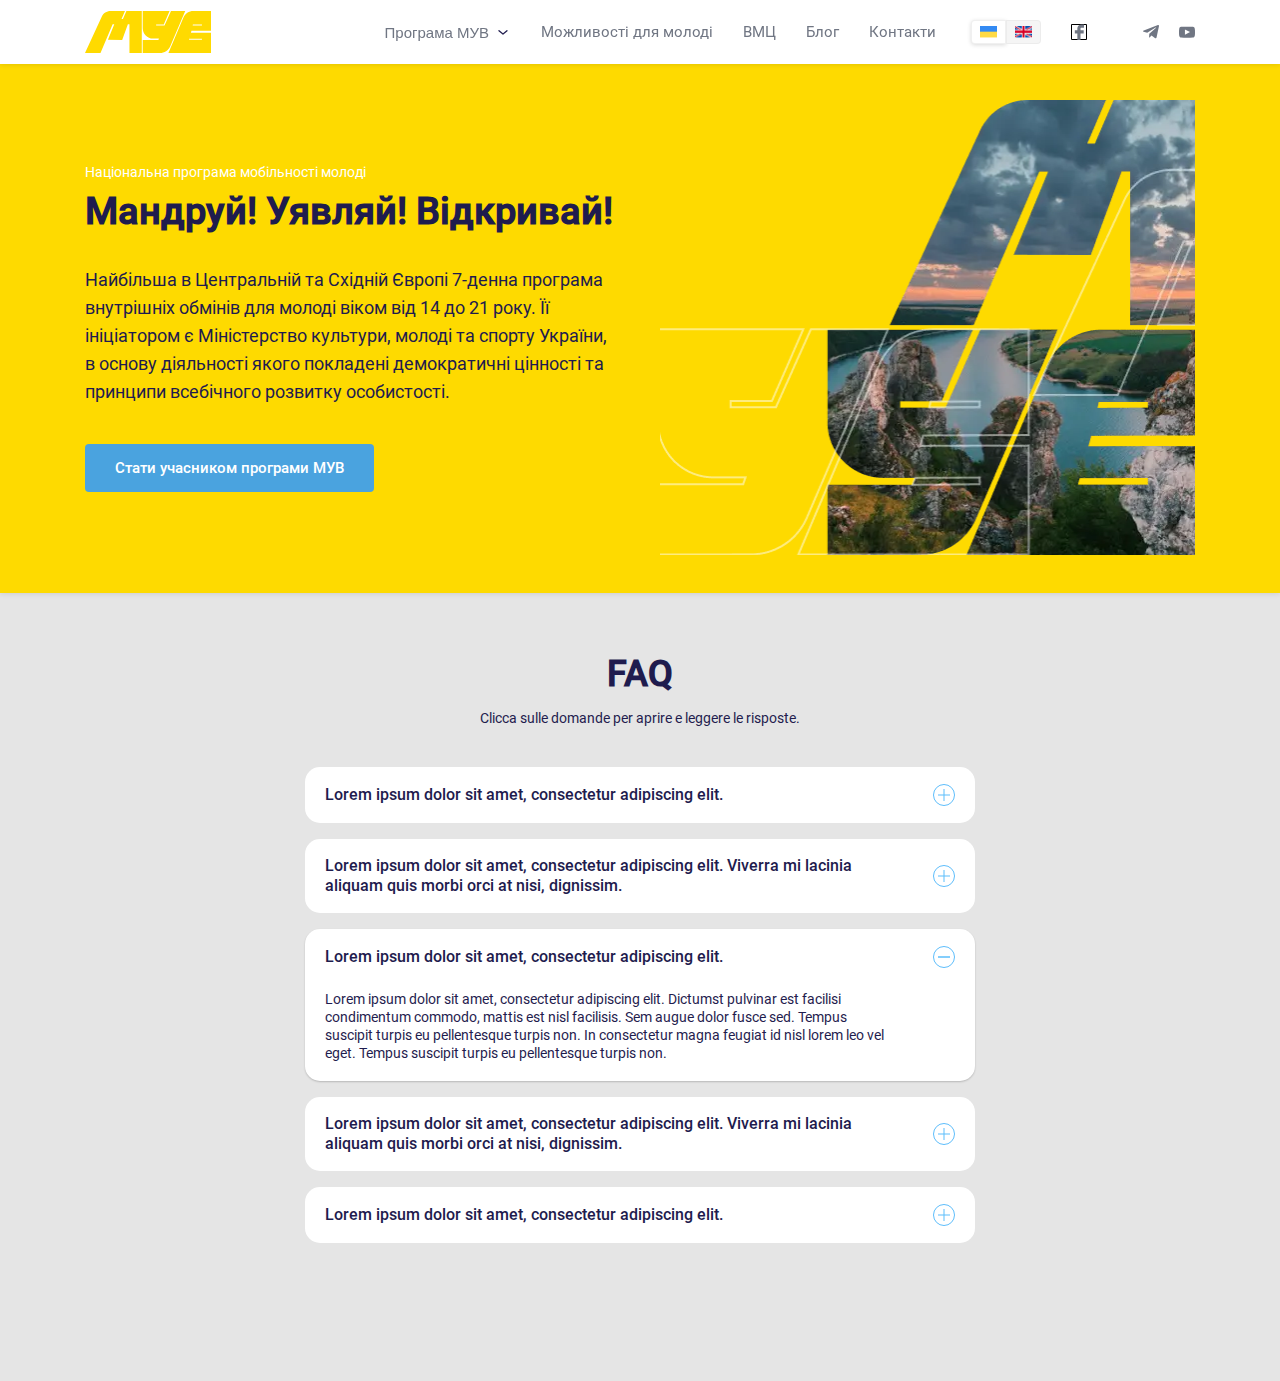
==== index.html @ fee301b6 "init" ====
<!DOCTYPE html>
<html lang="en" data-template-name="index">
  <head>
    <meta charset="UTF-8">
    <title>Index</title>
    <meta name="description" content="Lorem ipsum dolor sit amet, consectetur adipiscing elit, sed do eiusmod tempor incididunt ut labore et dolore magna aliqua.">
    <meta name="viewport" content="width=device-width, initial-scale=1, maximum-scale=1">
    <meta name="SKYPE_TOOLBAR" content="SKYPE_TOOLBAR_PARSER_COMPATIBLE">
    <meta name="apple-mobile-web-app-capable" content="yes">
    <meta name="format-detection" content="telephone=no">
    <link rel="shortcut icon" href="images/favicon.ico">
    <link rel="icon" sizes="16x16 32x32 64x64" href="images/favicon.ico">
    <link rel="icon" type="image/png" sizes="196x196" href="/favicon-192.png">
    <link rel="icon" type="image/png" sizes="160x160" href="/favicon-160.png">
    <link rel="icon" type="image/png" sizes="96x96" href="/favicon-96.png">
    <link rel="icon" type="image/png" sizes="64x64" href="/favicon-64.png">
    <link rel="icon" type="image/png" sizes="32x32" href="/favicon-32.png">
    <link rel="icon" type="image/png" sizes="16x16" href="/favicon-16.png">
    <link rel="apple-touch-icon" href="/favicon-57.png">
    <link rel="apple-touch-icon" sizes="114x114" href="/favicon-114.png">
    <link rel="apple-touch-icon" sizes="72x72" href="/favicon-72.png">
    <link rel="apple-touch-icon" sizes="144x144" href="/favicon-144.png">
    <link rel="apple-touch-icon" sizes="60x60" href="/favicon-60.png">
    <link rel="apple-touch-icon" sizes="120x120" href="/favicon-120.png">
    <link rel="apple-touch-icon" sizes="76x76" href="/favicon-76.png">
    <link rel="apple-touch-icon" sizes="152x152" href="/favicon-152.png">
    <link rel="apple-touch-icon" sizes="180x180" href="/favicon-180.png">
    <meta name="msapplication-TileColor" content="#FFFFFF">
    <meta name="msapplication-TileImage" content="/favicon-144.png">
    <meta name="msapplication-config" content="/browserconfig.xml">
  <link href="css/app.css" rel="stylesheet"></head>
  <body>
    <div class="preloader"></div>
    <header class="header js-header">
      <div class="header__in"><a class="header__logo_link" href="#" aria-label="link to home"><img class="header__logo_link" src="images/logo.svg" alt="site logo"></a>
        <div class="header__nav_w">
          <div class="header__nav_in">
            <nav class="header__nav">
              <ul class="header__list">
                <li class="header__item">
                  <button class="header__link" type="button" aria-labe="sub menu">Програма МУВ</button>
                  <ul class="header__sublist">
                    <li class="header__subitem"><a class="header__subitem_link" href="#">Про програму</a></li>
                    <li class="header__subitem"><a class="header__subitem_link" href="#">Умови участі</a></li>
                    <li class="header__subitem"><a class="header__subitem_link" href="#">Партнерство</a></li>
                    <li class="header__subitem"><a class="header__subitem_link" href="#">Реєстрація</a></li>
                  </ul>
                </li>
                <li class="header__item"><a class="header__link" href="#">Можливості для молоді</a>
                </li>
                <li class="header__item"><a class="header__link" href="#">ВМЦ</a>
                </li>
                <li class="header__item"><a class="header__link" href="#">Блог</a>
                </li>
                <li class="header__item"><a class="header__link" href="#">Контакти</a>
                </li>
              </ul>
            </nav>
            <div class="header__lang"><a class="header__lang_link header__lang_link--active_mod" href="#" aria-label="language link"><img src="images/ukr.png" alt="ukrain language"></a><a class="header__lang_link" href="#" aria-label="language link"><img src="images/eng.png" alt="english language"></a></div>
            <ul class="header__social">
              <li class="header__social_item"><a class="header__social_link" href="#" aria-label="facebook">
                  <svg class="icon icon_facebook icon--size_mod">
                    <use xlink:href="images/sprite/sprite.svg#facebook"></use>
                  </svg></a></li>
              <li class="header__social_item"><a class="header__social_link" href="#" aria-label="instagram">
                  <svg class="icon icon_instagram icon--size_mod">
                    <use xlink:href="images/sprite/sprite.svg#instagram"></use>
                  </svg></a></li>
              <li class="header__social_item"><a class="header__social_link" href="#" aria-label="telegram">
                  <svg class="icon icon_telegram icon--size_mod">
                    <use xlink:href="images/sprite/sprite.svg#telegram"></use>
                  </svg></a></li>
              <li class="header__social_item"><a class="header__social_link" href="#" aria-label="youtube">
                  <svg class="icon icon_youtube icon--size_mod">
                    <use xlink:href="images/sprite/sprite.svg#youtube"></use>
                  </svg></a></li>
            </ul>
          </div>
        </div>
        <button class="header__menu_trigger js-header-menu-trigger" type="button" aria-label="Toggle menu"><span></span></button>
      </div>
    </header>
    <div class="wrapper">
      <div class="base">
        <section class="section hero">
          <div class="section_in hero__in">
            <div class="hero__row">
              <div class="hero__col hero__col--info">
                <div class="hero__subtitle">Національна програма мобільності молоді</div>
                <h1 class="hero__title">Мандруй! Уявляй! Відкривай!</h1>
                <div class="hero__descr">Найбільша в Центральній та Східній Європі 7-денна програма внутрішніх обмінів для молоді віком від 14 до 21 року. Її ініціатором є Міністерство культури, молоді та спорту України, в основу діяльності якого покладені демократичні цінності та принципи всебічного розвитку особистості.</div><a class="btn_base" href="#">Стати учасником програми МУВ</a>
              </div>
              <div class="hero__col hero__col--img">
                <picture class="hero__img_w">
                  <source srcset="images/hero.png.webp" type="image/webp">
                  <source srcset="images/hero.png" type="image/png"><img class="hero__img" src="images/hero.png" alt="some image" loading="lazy">
                </picture>
              </div>
            </div>
          </div>
        </section>
        <section class="section faq">
          <div class="section_in faq__in">
            <h2 class="faq__title">FAQ</h2>
            <div class="faq__descr">Clicca sulle domande per aprire e leggere le risposte.</div>
                    <ul class="accordion  ">
                      <li class="accordion__item  undefined">
                        <div class="accordion__item_head ">
                          <div class="accordion__item_title">Lorem ipsum dolor sit amet, consectetur adipiscing elit.</div>
                          <div class="accordion__item_icon_w"></div>
                        </div>
                        <div class="accordion__item_body">
                          <div class="accordion__item_body_in">Lorem ipsum dolor sit amet, consectetur adipiscing elit. Dictumst pulvinar est facilisi condimentum commodo, mattis est nisl facilisis. Sem augue dolor fusce sed. Tempus suscipit turpis eu pellentesque turpis non. In consectetur magna feugiat id nisl lorem leo vel eget.  Tempus suscipit turpis eu pellentesque turpis non. </div>
                        </div>
                      </li>
                      <li class="accordion__item  undefined">
                        <div class="accordion__item_head ">
                          <div class="accordion__item_title">Lorem ipsum dolor sit amet, consectetur adipiscing elit. Viverra mi lacinia aliquam quis morbi orci at nisi, dignissim.</div>
                          <div class="accordion__item_icon_w"></div>
                        </div>
                        <div class="accordion__item_body">
                          <div class="accordion__item_body_in">Lorem ipsum dolor sit amet, consectetur adipisicing elit. Fugit dignissimos, aut magnam provident iste laborum at accusantium cupiditate fugiat. Consequatur deleniti maxime voluptas suscipit veritatis fuga sapiente porro temporibus architecto.</div>
                        </div>
                      </li>
                      <li class="accordion__item  accordion__item--active-mod">
                        <div class="accordion__item_head ">
                          <div class="accordion__item_title">Lorem ipsum dolor sit amet, consectetur adipiscing elit.</div>
                          <div class="accordion__item_icon_w"></div>
                        </div>
                        <div class="accordion__item_body">
                          <div class="accordion__item_body_in">Lorem ipsum dolor sit amet, consectetur adipiscing elit. Dictumst pulvinar est facilisi condimentum commodo, mattis est nisl facilisis. Sem augue dolor fusce sed. Tempus suscipit turpis eu pellentesque turpis non. In consectetur magna feugiat id nisl lorem leo vel eget.  Tempus suscipit turpis eu pellentesque turpis non.</div>
                        </div>
                      </li>
                      <li class="accordion__item  undefined">
                        <div class="accordion__item_head ">
                          <div class="accordion__item_title">Lorem ipsum dolor sit amet, consectetur adipiscing elit. Viverra mi lacinia aliquam quis morbi orci at nisi, dignissim.</div>
                          <div class="accordion__item_icon_w"></div>
                        </div>
                        <div class="accordion__item_body">
                          <div class="accordion__item_body_in">Lorem ipsum dolor sit amet, consectetur adipisicing elit. Fugit dignissimos, aut magnam provident iste laborum at accusantium cupiditate fugiat. Consequatur deleniti maxime voluptas suscipit veritatis fuga sapiente porro temporibus architecto.</div>
                        </div>
                      </li>
                      <li class="accordion__item  undefined">
                        <div class="accordion__item_head ">
                          <div class="accordion__item_title">Lorem ipsum dolor sit amet, consectetur adipiscing elit.</div>
                          <div class="accordion__item_icon_w"></div>
                        </div>
                        <div class="accordion__item_body">
                          <div class="accordion__item_body_in">Lorem ipsum dolor sit amet, consectetur adipisicing elit. Fugit dignissimos, aut magnam provident iste laborum at accusantium cupiditate fugiat. Consequatur deleniti maxime voluptas suscipit veritatis fuga sapiente porro temporibus architecto.</div>
                        </div>
                      </li>
                    </ul>
          </div>
        </section>
      </div>
      <footer class="footer"></footer>
    </div>
  <script defer src="js/app.js"></script></body>
</html>
---- css/app.css ----
@font-face{font-family:iconfont;src:url([data-uri]);src:url([data-uri]?#iefix) format("eot"),url([data-uri]) format("woff"),url([data-uri]) format("truetype"),url([data-uri]#iconfont) format("svg")}abbr,address,article,aside,audio,b,blockquote,body,button,canvas,cite,code,dd,del,details,dfn,div,dl,dt,em,fieldset,figcaption,figure,footer,form,h1,h2,h3,h4,h5,h6,header,hgroup,html,i,iframe,img,ins,kbd,label,legend,li,mark,menu,nav,object,ol,p,pre,q,samp,section,small,span,strong,summary,time,ul,var,video{background:transparent;border:0;-webkit-box-sizing:border-box;box-sizing:border-box;font-size:100%;margin:0;outline:0;padding:0;vertical-align:baseline}abbr:after,abbr:before,address:after,address:before,article:after,article:before,aside:after,aside:before,audio:after,audio:before,b:after,b:before,blockquote:after,blockquote:before,body:after,body:before,button:after,button:before,canvas:after,canvas:before,cite:after,cite:before,code:after,code:before,dd:after,dd:before,del:after,del:before,details:after,details:before,dfn:after,dfn:before,div:after,div:before,dl:after,dl:before,dt:after,dt:before,em:after,em:before,fieldset:after,fieldset:before,figcaption:after,figcaption:before,figure:after,figure:before,footer:after,footer:before,form:after,form:before,h1:after,h1:before,h2:after,h2:before,h3:after,h3:before,h4:after,h4:before,h5:after,h5:before,h6:after,h6:before,header:after,header:before,hgroup:after,hgroup:before,html:after,html:before,i:after,i:before,iframe:after,iframe:before,img:after,img:before,ins:after,ins:before,kbd:after,kbd:before,label:after,label:before,legend:after,legend:before,li:after,li:before,mark:after,mark:before,menu:after,menu:before,nav:after,nav:before,object:after,object:before,ol:after,ol:before,p:after,p:before,pre:after,pre:before,q:after,q:before,samp:after,samp:before,section:after,section:before,small:after,small:before,span:after,span:before,strong:after,strong:before,sub,summary:after,summary:before,sup,time:after,time:before,ul:after,ul:before,var:after,var:before,video:after,video:before{-webkit-box-sizing:border-box;box-sizing:border-box}sub,sup{background:transparent;border:0;font-size:100%;margin:0;outline:0;padding:0}a:after,a:before,sub:after,sub:before,sup:after,sup:before{-webkit-box-sizing:border-box;box-sizing:border-box}caption,table,tbody,td,tfoot,th,thead,tr{background:transparent;border:0;font-size:100%;margin:0;outline:0;padding:0}article,aside,details,figcaption,figure,footer,header,hgroup,menu,nav,section{display:block}li,ol,ul{list-style:none}blockquote,q{quotes:none}blockquote:after,blockquote:before,q:after,q:before{content:none}:focus{outline:0}input[type=text],textarea{-webkit-appearance:none}input[type=text]::-ms-clear,textarea::-ms-clear{display:none}input,textarea{border-radius:0;-webkit-box-sizing:border-box;box-sizing:border-box}input::-webkit-input-placeholder,textarea::-webkit-input-placeholder{color:rgba(31,28,78,.4)}input::-moz-placeholder,textarea::-moz-placeholder{color:rgba(31,28,78,.4)}input:-ms-input-placeholder,textarea:-ms-input-placeholder{color:rgba(31,28,78,.4)}input:focus::-webkit-input-placeholder,textarea:focus::-webkit-input-placeholder{color:transparent}input:focus::-moz-placeholder,textarea:focus::-moz-placeholder{color:transparent}input:focus:-ms-input-placeholder,textarea:focus:-ms-input-placeholder{color:transparent}textarea{resize:none}ins{text-decoration:none}del{text-decoration:line-through}table{border-collapse:collapse;border-spacing:0}*{word-wrap:break-word;-webkit-box-sizing:border-box;box-sizing:border-box}@font-face{font-display:swap;font-family:Roboto;font-style:normal;font-weight:400;src:url(../fonts/Roboto-Regular.woff2) format("woff2"),url(../fonts/Roboto-Regular.woff) format("woff")}@font-face{font-display:swap;font-family:Roboto;font-style:normal;font-weight:500;src:url(../fonts/Roboto-Medium.woff2) format("woff2"),url(../fonts/Roboto-Medium.woff) format("woff")}:root{--full-screen:calc(var(--vh, 1vh)*100);--height-footer:10rem}html{font-family:Roboto,sans-serif;font-weight:400;line-height:1.33}body,html{height:100%}body{-webkit-text-size-adjust:none;-webkit-font-smoothing:antialiased;-moz-osx-font-smoothing:grayscale;background:#e5e5e5;color:#1f1c4e;display:-webkit-box;display:-ms-flexbox;display:flex;font-size:1.6rem;position:relative}@supports(display:grid){body{display:block}}body.body--popup_open{overflow:hidden}.preloader{background-color:#fff;height:100vh;left:0;opacity:1;position:fixed;top:0;-webkit-transition:opacity .3s;transition:opacity .3s;width:100%;z-index:1000}.body--loaded .preloader{opacity:0;pointer-events:none}.wrapper{-webkit-box-orient:vertical;-webkit-box-direction:normal;display:-webkit-box;display:-ms-flexbox;display:flex;-ms-flex-direction:column;flex-direction:column;height:auto!important;min-height:100%;overflow-x:hidden}.base,.wrapper{position:relative;width:100%}.base{-webkit-box-flex:1;-ms-flex:1 0 auto;flex:1 0 auto;padding:var(--height-header) 0 0}a{color:#4aa3df;text-decoration:none}a:focus,a:hover{text-decoration:underline}.editor-styles-wrapper .wp-block{margin-bottom:5rem}html :where(.wp-block){max-width:1200px}.editor-styles-wrapper{overflow-x:hidden}.header{-webkit-box-orient:horizontal;-webkit-box-direction:normal;-webkit-box-pack:center;-ms-flex-pack:center;-ms-flex-line-pack:center;-webkit-box-align:center;-ms-flex-align:center;align-content:center;align-items:center;background-color:#fff;-webkit-box-shadow:0 1px 5px 0 rgba(0,0,0,.1);box-shadow:0 1px 5px 0 rgba(0,0,0,.1);display:-webkit-box;display:-ms-flexbox;display:flex;-ms-flex-direction:row;flex-direction:row;-ms-flex-wrap:wrap;flex-wrap:wrap;font-size:1rem;justify-content:center;left:0;min-height:var(--height-header);padding:0 var(--gl-indent);position:fixed;top:0;width:100%;will-change:transform;z-index:100}.header.header--pos_state{-webkit-transform:translateY(-100%);transform:translateY(-100%)}.header__in{-webkit-box-orient:horizontal;-webkit-box-direction:normal;-webkit-box-pack:justify;-ms-flex-pack:justify;-ms-flex-line-pack:center;-webkit-box-align:center;-ms-flex-align:center;align-content:center;align-items:center;display:-webkit-box;display:-ms-flexbox;display:flex;-ms-flex-direction:row;flex-direction:row;-ms-flex-wrap:nowrap;flex-wrap:nowrap;justify-content:space-between;margin:0 auto;max-width:111rem;width:100%}.header__logo_link{display:block;height:4.2rem;margin-right:2rem;width:12.6rem}.header__logo_link img{display:block;height:100%;-o-object-fit:contain;object-fit:contain;width:100%}.header__nav_w{height:100%}button.header__link:after{background:url([data-uri]) no-repeat 50%/100% 100%;content:"";display:block;height:1.6rem;margin-left:.6rem;width:1.6rem}.header__link{-webkit-box-orient:horizontal;-webkit-box-direction:normal;-webkit-box-pack:center;-ms-flex-pack:center;-ms-flex-line-pack:center;-webkit-box-align:center;-ms-flex-align:center;align-content:center;align-items:center;color:#707683;cursor:pointer;display:-webkit-box;display:-ms-flexbox;display:flex;-ms-flex-direction:row;flex-direction:row;-ms-flex-wrap:wrap;flex-wrap:wrap;height:100%;justify-content:center;line-height:1;position:relative;width:100%}.header__link:focus,.header__link:hover{text-decoration:none}.header__link:focus:before,.header__link:hover:before{opacity:1}.header__link:before{background-color:#5dbdfb;bottom:0;content:"";display:block;height:4px;left:0;opacity:0;pointer-events:none;position:absolute}.header__link:before,.header__sublist{-webkit-transition:opacity .3s ease;transition:opacity .3s ease;width:100%}.header__sublist{height:auto;overflow:hidden}.header__subitem_link{background-color:#fff;color:#707683;font-size:1.5rem;padding:1rem 1.4rem;text-align:left;-webkit-transition:background-color .3s ease,color .3s ease;transition:background-color .3s ease,color .3s ease}.header__subitem_link:focus,.header__subitem_link:hover{background-color:#f5f5f5;color:#1f1c4e;text-decoration:none}.header__social{display:grid;gap:2rem;grid-auto-columns:-webkit-max-content;grid-auto-columns:max-content;grid-template-columns:repeat(4,-webkit-max-content);grid-template-columns:repeat(4,max-content)}.header__social_link{color:#707683;display:block;height:1.6rem;-webkit-transition:color .3s ease;transition:color .3s ease;width:1.6rem}.header__social_link:focus,.header__social_link:hover{color:#1f1c4e;text-decoration:none}.header__lang{display:grid;grid-template-columns:repeat(4,-webkit-max-content);grid-template-columns:repeat(4,max-content)}.header__lang:not(:last-child){margin-right:3rem}.header__lang_link{background-color:#f5f5f5;border:1px solid hsla(0,0%,90%,.6);display:block;height:2.4rem;padding:.5rem .8rem;width:3.5rem}.header__lang_link:focus,.header__lang_link:hover{text-decoration:none}.header__lang_link.header__lang_link--active_mod{background:#fff;-webkit-box-shadow:0 1px 4px 0 rgba(0,0,0,.15);box-shadow:0 1px 4px 0 rgba(0,0,0,.15)}.header__lang_link img{display:block;height:100%;-o-object-fit:contain;object-fit:contain;width:100%}.header__lang_link:first-child{border-bottom-left-radius:.4rem;border-top-left-radius:.4rem}.header__lang_link:last-child{border-bottom-right-radius:.4rem;border-top-right-radius:.4rem}.header__menu_trigger{cursor:pointer;height:1.4rem;margin-left:3rem;position:relative;width:2rem;z-index:5}.header__menu_trigger span,.header__menu_trigger:after,.header__menu_trigger:before{background-color:#1f1c4e;height:2px;left:0;position:absolute;top:50%;-webkit-transition:-webkit-transform .3s ease;transition:-webkit-transform .3s ease;transition:transform .3s ease;transition:transform .3s ease,-webkit-transform .3s ease;width:100%;will-change:transform}.header__menu_trigger:before{content:"";-webkit-transform:translateY(-.7rem);transform:translateY(-.7rem)}.header__menu_trigger:after{content:"";-webkit-transform:translateY(.7rem);transform:translateY(.7rem)}.body--open_menu_state .header__menu_trigger span{-webkit-transform:scale(0);transform:scale(0)}.body--open_menu_state .header__menu_trigger:before{-webkit-transform:rotate(-45deg);transform:rotate(-45deg)}.body--open_menu_state .header__menu_trigger:after{-webkit-transform:rotate(45deg);transform:rotate(45deg)}.section{font-size:1rem;padding:var(--gl-vr-indent) var(--gl-indent);position:relative;width:100%}.section_in{margin:0 auto;max-width:111rem;width:100%}.footer{-webkit-box-flex:0;-ms-flex:0 0 auto;flex:0 0 auto;font-size:1rem;min-height:var(--height-footer);width:100%;will-change:transform}.icon{fill:currentColor;display:block}.icon.icon--size_mod{height:100%;width:100%}.btn_base{-webkit-box-pack:center;-ms-flex-pack:center;-webkit-box-align:center;-ms-flex-align:center;align-items:center;background-color:#4aa3df;border-radius:4px;color:#fff;cursor:pointer;display:-webkit-inline-box;display:-ms-inline-flexbox;display:inline-flex;font-family:Roboto,sans-serif;font-size:1.5rem;font-weight:500;height:4.8rem;justify-content:center;line-height:4.8rem;padding:0 3rem;text-align:center;-webkit-transition:background-color .3s ease;transition:background-color .3s ease;white-space:nowrap}.btn_base[type=submit]{-moz-appearance:none;-webkit-appearance:none;appearance:none}.btn_base:focus,.btn_base:hover{text-decoration:none}.btn_base:hover{background-color:#258cd1}.form_input__label{margin-bottom:.4rem}.form_input__element,.form_input__label{color:#1f1c4e;display:block;font-size:1.6rem}.form_input__element{-moz-appearance:none;-webkit-appearance:none;appearance:none;background-clip:padding-box;border:none;border-radius:.5rem;-webkit-box-shadow:inset 0 0 0 1px #ccc;box-shadow:inset 0 0 0 1px #ccc;caret-color:#1f1c4e;font-family:Roboto,sans-serif;height:4rem;padding:0 2rem;-webkit-transition:-webkit-box-shadow .3s ease 0s;transition:-webkit-box-shadow .3s ease 0s;transition:box-shadow .3s ease 0s;transition:box-shadow .3s ease 0s,-webkit-box-shadow .3s ease 0s;width:100%;will-change:box-shadow}.form_input__element:focus,.form_input__element:hover{-webkit-box-shadow:inset 0 0 0 1px #1f1c4e;box-shadow:inset 0 0 0 1px #1f1c4e}.form_input__element::-webkit-input-placeholder{color:rgba(31,28,78,.4)}.form_input__element::-moz-placeholder{color:rgba(31,28,78,.4);opacity:1}.form_input__element:-ms-input-placeholder{color:rgba(31,28,78,.4)}.form_input__element::-webkit-contacts-auto-fill-button{position:absolute;right:0;visibility:hidden}.form_input__element[type=search]::-ms-clear,.form_input__element[type=search]::-ms-reveal{display:none}.form_input__element[type=search]::-webkit-search-cancel-button,.form_input__element[type=search]::-webkit-search-decoration,.form_input__element[type=search]::-webkit-search-results-button,.form_input__element[type=search]::-webkit-search-results-decoration{display:none}.form_input__element[type=date]::-webkit-calendar-picker-indicator{opacity:0}select.form_input__element{-webkit-tap-highlight-color:rgba(0,0,0,0)}.form_textarea__label{color:#1f1c4e;display:block;font-size:1.6rem;margin-bottom:.4rem}.form_textarea__element{-moz-appearance:none;-webkit-appearance:none;appearance:none;background-clip:padding-box;border:none;border-radius:.5rem;-webkit-box-shadow:inset 0 0 0 1px #ccc;box-shadow:inset 0 0 0 1px #ccc;caret-color:#1f1c4e;color:#1f1c4e;display:block;font-family:Roboto,sans-serif;font-size:1.6rem;height:4rem;height:15rem;padding:2rem;-webkit-transition:-webkit-box-shadow .3s ease 0s;transition:-webkit-box-shadow .3s ease 0s;transition:box-shadow .3s ease 0s;transition:box-shadow .3s ease 0s,-webkit-box-shadow .3s ease 0s;width:100%;will-change:box-shadow}.form_textarea__element:focus,.form_textarea__element:hover{-webkit-box-shadow:inset 0 0 0 1px #1f1c4e;box-shadow:inset 0 0 0 1px #1f1c4e}.form_textarea__element::-webkit-input-placeholder{color:rgba(31,28,78,.4)}.form_textarea__element::-moz-placeholder{color:rgba(31,28,78,.4);opacity:1}.form_textarea__element:-ms-input-placeholder{color:rgba(31,28,78,.4)}.form_textarea__element::-webkit-contacts-auto-fill-button{position:absolute;right:0;visibility:hidden}.form_textarea__element[type=search]::-ms-clear,.form_textarea__element[type=search]::-ms-reveal{display:none}.form_textarea__element[type=search]::-webkit-search-cancel-button,.form_textarea__element[type=search]::-webkit-search-decoration,.form_textarea__element[type=search]::-webkit-search-results-button,.form_textarea__element[type=search]::-webkit-search-results-decoration{display:none}.form_textarea__element[type=date]::-webkit-calendar-picker-indicator{opacity:0}select.form_textarea__element{-webkit-tap-highlight-color:rgba(0,0,0,0)}.form_select__label{margin-bottom:.4rem}.form_select__element,.form_select__label{color:#1f1c4e;display:block;font-size:1.6rem}.form_select__element{-moz-appearance:none;-webkit-appearance:none;appearance:none;background-clip:padding-box;border:none;border-radius:.5rem;-webkit-box-shadow:inset 0 0 0 1px #ccc;box-shadow:inset 0 0 0 1px #ccc;caret-color:#1f1c4e;font-family:Roboto,sans-serif;height:4rem;padding:0 2rem;-webkit-transition:-webkit-box-shadow .3s ease 0s;transition:-webkit-box-shadow .3s ease 0s;transition:box-shadow .3s ease 0s;transition:box-shadow .3s ease 0s,-webkit-box-shadow .3s ease 0s;width:100%;will-change:box-shadow}.form_select__element:focus,.form_select__element:hover{-webkit-box-shadow:inset 0 0 0 1px #1f1c4e;box-shadow:inset 0 0 0 1px #1f1c4e}.form_select__element::-webkit-input-placeholder{color:rgba(31,28,78,.4)}.form_select__element::-moz-placeholder{color:rgba(31,28,78,.4);opacity:1}.form_select__element:-ms-input-placeholder{color:rgba(31,28,78,.4)}.form_select__element::-webkit-contacts-auto-fill-button{position:absolute;right:0;visibility:hidden}.form_select__element[type=search]::-ms-clear,.form_select__element[type=search]::-ms-reveal{display:none}.form_select__element[type=search]::-webkit-search-cancel-button,.form_select__element[type=search]::-webkit-search-decoration,.form_select__element[type=search]::-webkit-search-results-button,.form_select__element[type=search]::-webkit-search-results-decoration{display:none}.form_select__element[type=date]::-webkit-calendar-picker-indicator{opacity:0}select.form_select__element{-webkit-tap-highlight-color:rgba(0,0,0,0)}.form_checkbox__block{display:block}.form_checkbox__element{display:none}.form_checkbox__label{color:#1f1c4e;cursor:pointer;font-size:1.6rem;padding-left:3rem;position:relative}.form_checkbox__label:after,.form_checkbox__label:before{content:"";cursor:pointer;height:2rem;left:0;position:absolute;top:-1px;width:2rem}.form_checkbox__label:before{border:1px solid #1f1c4e;border-radius:2px;-webkit-transition:opacity .2s,-webkit-transform .2s;transition:opacity .2s,-webkit-transform .2s;transition:transform .2s,opacity .2s;transition:transform .2s,opacity .2s,-webkit-transform .2s;will-change:transform}.form_checkbox__element:checked+.form_checkbox__label:before{opacity:0;-webkit-transform:rotate(40deg) scaleX(.6) translateY(-3px);transform:rotate(40deg) scaleX(.6) translateY(-3px)}.form_checkbox__label:after{border-bottom:2px solid #1f1c4e;border-right:3px solid #1f1c4e;opacity:0;-webkit-transition:opacity .2s,-webkit-transform .2s;transition:opacity .2s,-webkit-transform .2s;transition:transform .2s,opacity .2s;transition:transform .2s,opacity .2s,-webkit-transform .2s}.form_checkbox__element:checked+.form_checkbox__label:after{opacity:1;-webkit-transform:rotate(40deg) scaleX(.6) translateY(-3px);transform:rotate(40deg) scaleX(.6) translateY(-3px)}.form_radio__block{display:block}.form_radio__element{display:none}.form_radio__label{color:#1f1c4e;cursor:pointer;font-size:1.6rem;padding-left:3rem;position:relative}.form_radio__label:before{border:1px solid #1f1c4e;border-radius:100%;content:"";cursor:pointer;height:2rem;left:0;position:absolute;top:-1px;width:2rem}.form_radio__label:after{background:#1f1c4e;border-radius:100%;content:"";height:1rem;left:.5rem;opacity:0;position:absolute;top:.4rem;-webkit-transition:opacity .3s ease;transition:opacity .3s ease;width:1rem;will-change:opacity}.form_radio__element:checked+.form_radio__label:after{opacity:1}.section_ui{background-color:#fff;color:#1f1c4e}.section_ui__block:not(:last-child){margin-bottom:6rem}.section_ui__title{font-size:7.2rem;font-weight:700}.section_ui__title:not(:last-child){margin-bottom:1.4rem}.section_ui__text{font-size:1.8rem}.section_ui__text:not(:last-child){margin-bottom:2.6rem}.section_ui__text p:not(:last-child){margin-bottom:.6rem}.section_ui__category{font-size:5.6rem;font-weight:700}.section_ui__category:not(:last-child){margin-bottom:1.4rem}.ui_typography__line{-webkit-box-orient:horizontal;-webkit-box-direction:normal;-webkit-box-pack:start;-ms-flex-pack:start;-ms-flex-line-pack:start;-webkit-box-align:start;-ms-flex-align:start;align-content:flex-start;align-items:flex-start;border-bottom:1px solid rgba(31,28,78,.6);display:-webkit-box;display:-ms-flexbox;display:flex;-ms-flex-direction:row;flex-direction:row;-ms-flex-wrap:nowrap;flex-wrap:nowrap;justify-content:flex-start;margin-right:-2rem;padding:1% 0}.ui_typography__line:not(:last-child){margin-bottom:1rem}.ui_typography__line h1{font-size:7.2rem;font-weight:700}.ui_typography__line h2{font-size:5.6rem;font-weight:700}.ui_typography__line h3{font-size:4rem;font-weight:500}.ui_typography__line h4{font-size:3.2rem}.ui_typography__line h5{font-size:2.4rem}.ui_typography__line h6{font-size:2rem}.ui_typography__title{line-height:1;text-transform:uppercase}.ui_typography__text{font-size:1.8rem}.ui_typography__item{font-size:1.8rem;margin:auto 0;padding-right:2rem;width:33.333%}.ui_typography__item:nth-child(3n+2),.ui_typography__item:nth-child(3n+3){text-align:center}.ui_buttons{-webkit-box-orient:horizontal;-webkit-box-direction:normal;-webkit-box-pack:start;-ms-flex-pack:start;-ms-flex-line-pack:center;-webkit-box-align:center;-ms-flex-align:center;align-content:center;align-items:center;display:-webkit-box;display:-ms-flexbox;display:flex;-ms-flex-direction:row;flex-direction:row;-ms-flex-wrap:wrap;flex-wrap:wrap;justify-content:flex-start;margin:0 -2rem -2rem 0}.ui_buttons__item{padding:0 2rem 2rem 0}.ui_buttons__btn.section_ui__btn--mod_1{-webkit-box-pack:center;-ms-flex-pack:center;-webkit-box-align:center;-ms-flex-align:center;align-items:center;background-color:#4aa3df;border-radius:4px;color:#fff;cursor:pointer;display:-webkit-inline-box;display:-ms-inline-flexbox;display:inline-flex;font-family:Roboto,sans-serif;font-size:1.5rem;font-weight:500;height:4.8rem;justify-content:center;line-height:4.8rem;padding:0 3rem;text-align:center;-webkit-transition:background-color .3s ease;transition:background-color .3s ease;white-space:nowrap}.ui_buttons__btn.section_ui__btn--mod_1[type=submit]{-moz-appearance:none;-webkit-appearance:none;appearance:none}.ui_buttons__btn.section_ui__btn--mod_1:focus,.ui_buttons__btn.section_ui__btn--mod_1:hover{text-decoration:none}.ui_buttons__btn.section_ui__btn--mod_1:hover{background-color:#258cd1}.ui_buttons__btn.section_ui__btn--mod_2{-webkit-box-pack:center;-ms-flex-pack:center;-webkit-box-align:center;-ms-flex-align:center;align-items:center;background-color:#4aa3df;border-radius:4px;color:#fff;cursor:pointer;display:-webkit-inline-box;display:-ms-inline-flexbox;display:inline-flex;font-family:Roboto,sans-serif;font-size:1.5rem;font-weight:500;height:4.8rem;justify-content:center;line-height:4.8rem;padding:0 3rem;text-align:center;-webkit-transition:background-color .3s ease;transition:background-color .3s ease;white-space:nowrap}.ui_buttons__btn.section_ui__btn--mod_2[type=submit]{-moz-appearance:none;-webkit-appearance:none;appearance:none}.ui_buttons__btn.section_ui__btn--mod_2:focus,.ui_buttons__btn.section_ui__btn--mod_2:hover{text-decoration:none}.ui_buttons__btn.section_ui__btn--mod_2:hover{background-color:#258cd1}.ui_buttons__btn.section_ui__btn--mod_3{-webkit-box-pack:center;-ms-flex-pack:center;-webkit-box-align:center;-ms-flex-align:center;align-items:center;background-color:#4aa3df;border-radius:4px;color:#fff;cursor:pointer;display:-webkit-inline-box;display:-ms-inline-flexbox;display:inline-flex;font-family:Roboto,sans-serif;font-size:1.5rem;font-weight:500;height:4.8rem;justify-content:center;line-height:4.8rem;padding:0 3rem;text-align:center;-webkit-transition:background-color .3s ease;transition:background-color .3s ease;white-space:nowrap}.ui_buttons__btn.section_ui__btn--mod_3[type=submit]{-moz-appearance:none;-webkit-appearance:none;appearance:none}.ui_buttons__btn.section_ui__btn--mod_3:focus,.ui_buttons__btn.section_ui__btn--mod_3:hover{text-decoration:none}.ui_buttons__btn.section_ui__btn--mod_3:hover{background-color:#258cd1}.ui_form__list{-webkit-box-orient:horizontal;-webkit-box-direction:normal;-webkit-box-pack:start;-ms-flex-pack:start;-ms-flex-line-pack:start;-webkit-box-align:start;-ms-flex-align:start;align-content:flex-start;align-items:flex-start;display:-webkit-box;display:-ms-flexbox;display:flex;-ms-flex-direction:row;flex-direction:row;-ms-flex-wrap:wrap;flex-wrap:wrap;justify-content:flex-start;margin:0 -2rem -2rem 0}.ui_form__item{padding:0 2rem 2rem 0}.ui_form__title{color:#1f1c4e;display:block;font-size:1.6rem;margin-bottom:.4rem}.ui_form__subitem:not(:last-child){margin-bottom:1.2rem}.ui_components__item:not(:last-child){margin-bottom:2rem}.ui_components__title{font-size:3.2rem;font-weight:700}.faq{padding-top:5.8rem}.faq__title{color:#1f1c4e;text-align:center}.faq__title:not(:last-child){margin-bottom:1rem}.faq__in{max-width:67rem}.faq__descr{color:#1f1c4e;font-size:1.4rem;text-align:center}.accordion__item{background-color:#fff;border-radius:1.5rem;overflow:hidden}.accordion__item:not(:last-child){margin-bottom:1.6rem}.accordion__item.accordion__item--active-mod{-webkit-box-shadow:0 1px 2px 0 rgba(0,0,0,.2),inset 0 1px 0 0 hsla(0,0%,100%,.15);box-shadow:0 1px 2px 0 rgba(0,0,0,.2),inset 0 1px 0 0 hsla(0,0%,100%,.15)}.accordion__item_body{max-height:0;opacity:0;overflow:hidden;pointer-events:none;-webkit-transition:all .25s ease-out;transition:all .25s ease-out;will-change:max-height}.accordion__item--active-mod .accordion__item_body{opacity:1;pointer-events:auto}.accordion__item_head{-webkit-box-orient:horizontal;-webkit-box-direction:normal;-webkit-box-pack:center;-ms-flex-pack:center;-ms-flex-line-pack:center;-webkit-box-align:center;-ms-flex-align:center;align-content:center;align-items:center;cursor:pointer;display:-webkit-box;display:-ms-flexbox;display:flex;-ms-flex-direction:row;flex-direction:row;-ms-flex-wrap:nowrap;flex-wrap:nowrap;justify-content:center;padding:1.7rem 2rem;-webkit-transition:background-color .3s ease;transition:background-color .3s ease}.accordion__item--active-mod .accordion__item_head,.accordion__item_head:focus,.accordion__item_head:hover{color:#fff}.accordion__item_icon_w{-webkit-box-flex:0;border:1px solid #5dbdfb;border-radius:50%;display:block;-ms-flex:none;flex:none;height:2.2rem;margin:0 0 0 auto;position:relative;-webkit-transform:rotate(180deg);transform:rotate(180deg);width:2.2rem}.accordion__item--active-mod .accordion__item_icon_w:after{-webkit-transform:translate(-50%,-50%) rotate(90deg);transform:translate(-50%,-50%) rotate(90deg)}.accordion__item_icon_w:after,.accordion__item_icon_w:before{background-color:#5dbdfb;content:"";display:block;height:1.2rem;left:50%;position:absolute;top:50%;-webkit-transform:translate(-50%,-50%) rotate(180deg);transform:translate(-50%,-50%) rotate(180deg);-webkit-transform-origin:center;transform-origin:center;-webkit-transition:-webkit-transform .3s ease;transition:-webkit-transform .3s ease;transition:transform .3s ease;transition:transform .3s ease,-webkit-transform .3s ease;width:1px}.accordion__item_icon_w:before{-webkit-transform:translate(-50%,-50%) rotate(90deg);transform:translate(-50%,-50%) rotate(90deg)}.accordion__item_title{color:#1f1c4e;font-size:1.6rem;font-weight:500;line-height:1.25;padding-right:2rem}.accordion__item_body_in{font-size:1.4rem;font-weight:400;line-height:1.285;max-width:60rem;padding:.6rem 2rem 1.8rem;width:100%}.hero{background-color:#feda00;-webkit-box-shadow:0 1px 5px 0 rgba(0,0,0,.1);box-shadow:0 1px 5px 0 rgba(0,0,0,.1)}.hero__row{display:grid;gap:4rem}.hero__img_w{display:block;padding-bottom:85%;position:relative;width:100%}.hero__img_w img{display:block;height:100%;left:0;-o-object-fit:cover;object-fit:cover;position:absolute;top:0;width:100%}.hero__subtitle{color:#fff;font-size:1.4rem}.hero__title{color:#1f1c4e;line-height:1.54}.hero__title:not(:last-child){margin-bottom:2.6rem}.hero__descr{color:#1f1c4e;font-size:1.8rem;line-height:1.55}@media screen and (min-width:1025px){:root{--height-header:6.2rem;--gl-indent:4rem;--gl-vr-indent:3.8rem}.header__nav_in{-webkit-box-orient:horizontal;-webkit-box-direction:normal;-webkit-box-pack:start;-ms-flex-pack:start;-ms-flex-line-pack:center;-webkit-box-align:center;-ms-flex-align:center;align-content:center;align-items:center;display:-webkit-box;display:-ms-flexbox;display:flex;-ms-flex-direction:row;flex-direction:row;-ms-flex-wrap:wrap;flex-wrap:wrap;height:100%;justify-content:flex-start;margin-left:auto}.header__nav{margin-right:2rem}.header__list{-webkit-box-orient:horizontal;-webkit-box-direction:normal;-webkit-box-pack:start;-ms-flex-pack:start;-ms-flex-line-pack:stretch;-webkit-box-align:stretch;-ms-flex-align:stretch;align-content:stretch;align-items:stretch;display:-webkit-box;display:-ms-flexbox;display:flex;-ms-flex-direction:row;flex-direction:row;-ms-flex-wrap:wrap;flex-wrap:wrap;height:100%;justify-content:flex-start;position:relative}.header__link{font-size:1.5rem;padding:2.4rem 1.5rem}.header__item:hover .header__sublist{opacity:1;pointer-events:auto}.header__sublist{border-bottom-left-radius:.6rem;border-bottom-right-radius:.6rem;-webkit-box-shadow:0 4px 15px 0 rgba(0,0,0,.1);box-shadow:0 4px 15px 0 rgba(0,0,0,.1);left:0;max-width:20rem;opacity:0;pointer-events:none;position:absolute;top:100%}.header__subitem_link{display:block;width:100%}.header__menu_trigger{display:none}.faq__title{font-size:3.6rem}.faq__descr:not(:last-child){margin-bottom:4rem}.hero__row{grid-template-columns:1fr 1fr}.hero__col.hero__col--info{-webkit-box-orient:vertical;-webkit-box-direction:normal;-webkit-box-pack:center;-ms-flex-pack:center;-ms-flex-line-pack:start;-webkit-box-align:start;-ms-flex-align:start;align-content:flex-start;align-items:flex-start;display:-webkit-box;display:-ms-flexbox;display:flex;-ms-flex-direction:column;flex-direction:column;-ms-flex-wrap:wrap;flex-wrap:wrap;justify-content:center}.hero__title{font-size:3.8rem}.hero__descr:not(:last-child){margin-bottom:3.8rem}}@media screen and (max-width:1024.5px){:root{--gl-indent:2rem;--gl-vr-indent:3rem;--height-header:6.2rem}.header__nav_w,body.body--open_menu_state{overflow:hidden}.header__nav_in{-webkit-box-orient:vertical;-webkit-box-direction:normal;-webkit-box-pack:start;-ms-flex-pack:start;-ms-flex-line-pack:start;-webkit-box-align:start;-ms-flex-align:start;align-content:flex-start;align-items:flex-start;background-color:#fff;display:-webkit-box;display:-ms-flexbox;display:flex;-ms-flex-direction:column;flex-direction:column;-ms-flex-wrap:nowrap;flex-wrap:nowrap;height:var(--full-screen);justify-content:flex-start;max-width:36rem;overflow:auto;padding:5rem 5rem 5rem 2rem;pointer-events:none;position:absolute;right:0;top:0;-webkit-transform:translateX(100%);transform:translateX(100%);-webkit-transition:-webkit-transform .4s ease;transition:-webkit-transform .4s ease;transition:transform .4s ease;transition:transform .4s ease,-webkit-transform .4s ease;width:100%}.body--open_menu_state .header__nav_in{pointer-events:auto;-webkit-transform:translateX(0);transform:translateX(0)}.header__nav{margin-bottom:2rem}.header__list{-webkit-box-orient:vertical;-webkit-box-direction:normal;-webkit-box-pack:start;-ms-flex-pack:start;-ms-flex-line-pack:start;-webkit-box-align:start;-ms-flex-align:start;align-content:flex-start;align-items:flex-start;display:-webkit-box;display:-ms-flexbox;display:flex;-ms-flex-direction:column;flex-direction:column;-ms-flex-wrap:wrap;flex-wrap:wrap;justify-content:flex-start}.header__link{font-size:1.8rem;padding:1rem 0}.header__sublist{display:none}.header__sublist--open_state .header__sublist{display:block}.header__subitem_link{display:inline-block}.header__lang{margin-bottom:3rem}.header__menu_trigger{display:block}.faq__title{font-size:2.8rem}.faq__descr:not(:last-child){margin-bottom:2rem}.hero__row{grid-template-columns:1fr}.hero__col.hero__col--info{-webkit-box-orient:vertical;-webkit-box-direction:normal;-webkit-box-pack:center;-ms-flex-pack:center;-ms-flex-line-pack:center;-webkit-box-align:center;-ms-flex-align:center;align-content:center;align-items:center;display:-webkit-box;display:-ms-flexbox;display:flex;-ms-flex-direction:column;flex-direction:column;-ms-flex-wrap:wrap;flex-wrap:wrap;justify-content:center;text-align:center}.hero__col.hero__col--img{margin:0 auto;max-width:56rem;width:100%}.hero__title{font-size:2.8rem}.hero__descr:not(:last-child){margin-bottom:2.8rem}}@media screen and (min-width:1920px){html{font-size:.5208333333vw}}@media(max-width:1919px)and (min-width:1140px){html{font-size:10px}}@media(max-width:1139px)and (min-width:1025px){html{font-size:.9090909091vw}}@media(max-width:1024.5px)and (min-width:375px){html{font-size:10px}}@media screen and (max-width:374px){html{font-size:2.6666666667vw}}@media screen and (min-width:768px){.ui_form__item:not(.ui_form__item--full_mod){width:50%}.ui_form__item.ui_form__item--full_mod{width:100%}}@media screen and (max-width:767px){.ui_form__item{width:100%}}
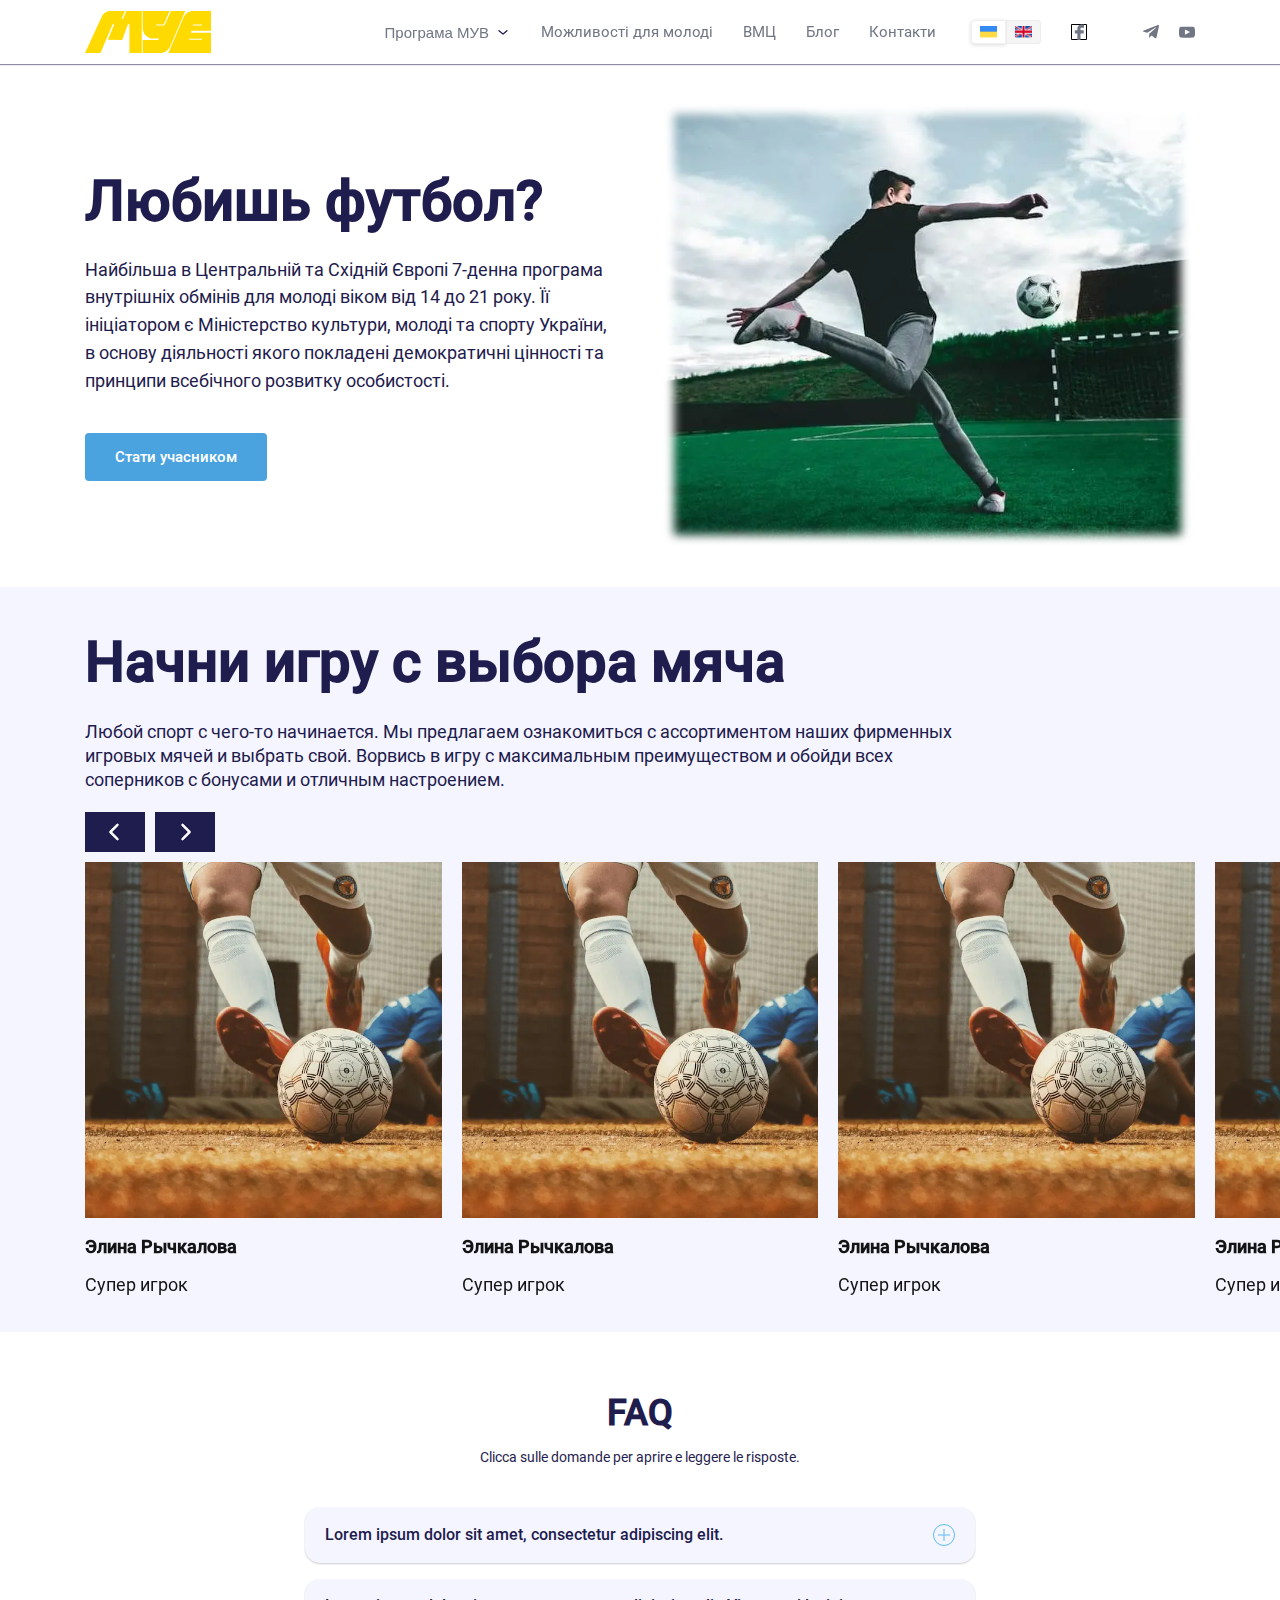
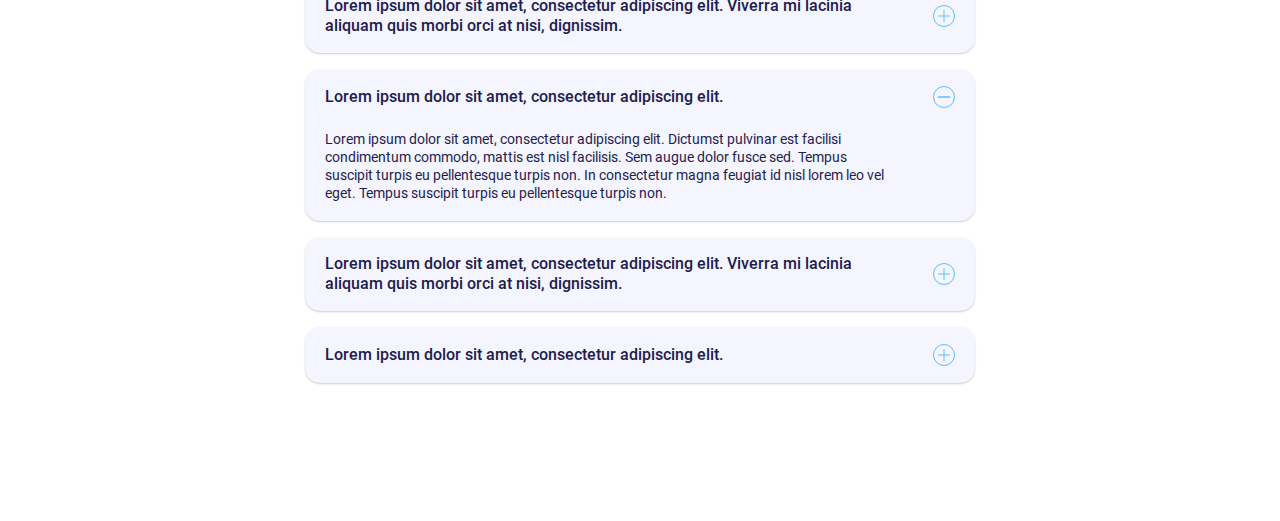
==== commit 11481bd1: "add new" ====
--- a/index.html
+++ b/index.html
@@ -4,7 +4,7 @@
     <meta charset="UTF-8">
     <title>Index</title>
     <meta name="description" content="Lorem ipsum dolor sit amet, consectetur adipiscing elit, sed do eiusmod tempor incididunt ut labore et dolore magna aliqua.">
-    <meta name="viewport" content="width=device-width, initial-scale=1, maximum-scale=1">
+    <meta name="viewport" content="width=device-width, initial-scale=1">
     <meta name="SKYPE_TOOLBAR" content="SKYPE_TOOLBAR_PARSER_COMPATIBLE">
     <meta name="apple-mobile-web-app-capable" content="yes">
     <meta name="format-detection" content="telephone=no">
@@ -38,7 +38,7 @@
             <nav class="header__nav">
               <ul class="header__list">
                 <li class="header__item">
-                  <button class="header__link" type="button" aria-labe="sub menu">Програма МУВ</button>
+                  <button class="header__link" type="button" aria-label="sub menu">Програма МУВ</button>
                   <ul class="header__sublist">
                     <li class="header__subitem"><a class="header__subitem_link" href="#">Про програму</a></li>
                     <li class="header__subitem"><a class="header__subitem_link" href="#">Умови участі</a></li>
@@ -86,15 +86,82 @@
           <div class="section_in hero__in">
             <div class="hero__row">
               <div class="hero__col hero__col--info">
-                <div class="hero__subtitle">Національна програма мобільності молоді</div>
-                <h1 class="hero__title">Мандруй! Уявляй! Відкривай!</h1>
-                <div class="hero__descr">Найбільша в Центральній та Східній Європі 7-денна програма внутрішніх обмінів для молоді віком від 14 до 21 року. Її ініціатором є Міністерство культури, молоді та спорту України, в основу діяльності якого покладені демократичні цінності та принципи всебічного розвитку особистості.</div><a class="btn_base" href="#">Стати учасником програми МУВ</a>
+                <h1 class="hero__title">Любишь футбол?</h1>
+                <div class="hero__descr">Найбільша в Центральній та Східній Європі 7-денна програма внутрішніх обмінів для молоді віком від 14 до 21 року. Її ініціатором є Міністерство культури, молоді та спорту України, в основу діяльності якого покладені демократичні цінності та принципи всебічного розвитку особистості.</div><a class="btn_base" href="#">Стати учасником</a>
               </div>
               <div class="hero__col hero__col--img">
                 <picture class="hero__img_w">
-                  <source srcset="images/hero.png.webp" type="image/webp">
-                  <source srcset="images/hero.png" type="image/png"><img class="hero__img" src="images/hero.png" alt="some image" loading="lazy">
-                </picture>
+                  <source srcset="images/hero.jpg.webp" type="image/webp">
+                  <source srcset="images/hero.jpg" type="image/jpeg"><img class="hero__img" src="images/hero.jpg" alt="some image" loading="lazy">
+                </picture>
+              </div>
+            </div>
+          </div>
+        </section>
+        <section class="section team js-team-slider-wrapper">
+          <div class="section_in team__in">
+            <h2 class="team__title">Начни игру с выбора мяча</h2>
+            <div class="team__descr">Любой спорт с чего-то начинается. Мы предлагаем ознакомиться с ассортиментом наших фирменных игровых мячей и выбрать свой. Ворвись в игру с максимальным преимуществом и обойди всех соперников с бонусами и отличным настроением.</div>
+            <div class="team__nav_w">
+              <button class="swiper-button-prev slider_navigation slider_navigation--prev_mod js-slider-navigation-prev" type="button" aria-label="Prev slide">
+                <svg class="icon icon_arrow_prev icon--size_mod">
+                  <use xlink:href="images/sprite/sprite.svg#arrow_prev"></use>
+                </svg>
+              </button>
+              <button class="swiper-button-next slider_navigation slider_navigation--next_mod js-slider-navigation-next" type="button" aria-label="Next slide">
+                <svg class="icon icon_arrow_prev icon--size_mod">
+                  <use xlink:href="images/sprite/sprite.svg#arrow_prev"></use>
+                </svg>
+              </button>
+            </div>
+            <div class="team__slider js-team-slider">
+              <div class="team__slide">
+                <picture class="team__img_w">
+                  <source srcset="images/0.jpg.webp" type="image/webp">
+                  <source srcset="images/0.jpg" type="image/jpeg"><img class="team__img" src="images/0.jpg" alt="some image" loading="lazy">
+                </picture>
+                <div class="team__item_title">Элина Рычкалова</div>
+                <div class="team__item_descr">Супер игрок</div>
+              </div>
+              <div class="team__slide">
+                <picture class="team__img_w">
+                  <source srcset="images/0.jpg.webp" type="image/webp">
+                  <source srcset="images/0.jpg" type="image/jpeg"><img class="team__img" src="images/0.jpg" alt="some image" loading="lazy">
+                </picture>
+                <div class="team__item_title">Элина Рычкалова</div>
+                <div class="team__item_descr">Супер игрок</div>
+              </div>
+              <div class="team__slide">
+                <picture class="team__img_w">
+                  <source srcset="images/0.jpg.webp" type="image/webp">
+                  <source srcset="images/0.jpg" type="image/jpeg"><img class="team__img" src="images/0.jpg" alt="some image" loading="lazy">
+                </picture>
+                <div class="team__item_title">Элина Рычкалова</div>
+                <div class="team__item_descr">Супер игрок</div>
+              </div>
+              <div class="team__slide">
+                <picture class="team__img_w">
+                  <source srcset="images/0.jpg.webp" type="image/webp">
+                  <source srcset="images/0.jpg" type="image/jpeg"><img class="team__img" src="images/0.jpg" alt="some image" loading="lazy">
+                </picture>
+                <div class="team__item_title">Элина Рычкалова</div>
+                <div class="team__item_descr">Супер игрок</div>
+              </div>
+              <div class="team__slide">
+                <picture class="team__img_w">
+                  <source srcset="images/0.jpg.webp" type="image/webp">
+                  <source srcset="images/0.jpg" type="image/jpeg"><img class="team__img" src="images/0.jpg" alt="some image" loading="lazy">
+                </picture>
+                <div class="team__item_title">Элина Рычкалова</div>
+                <div class="team__item_descr">Супер игрок</div>
+              </div>
+              <div class="team__slide">
+                <picture class="team__img_w">
+                  <source srcset="images/0.jpg.webp" type="image/webp">
+                  <source srcset="images/0.jpg" type="image/jpeg"><img class="team__img" src="images/0.jpg" alt="some image" loading="lazy">
+                </picture>
+                <div class="team__item_title">Элина Рычкалова</div>
+                <div class="team__item_descr">Супер игрок</div>
               </div>
             </div>
           </div>
--- a/css/app.css
+++ b/css/app.css
@@ -1 +1 @@
-@font-face{font-family:iconfont;src:url([data-uri]);src:url([data-uri]?#iefix) format("eot"),url([data-uri]) format("woff"),url([data-uri]) format("truetype"),url([data-uri]#iconfont) format("svg")}abbr,address,article,aside,audio,b,blockquote,body,button,canvas,cite,code,dd,del,details,dfn,div,dl,dt,em,fieldset,figcaption,figure,footer,form,h1,h2,h3,h4,h5,h6,header,hgroup,html,i,iframe,img,ins,kbd,label,legend,li,mark,menu,nav,object,ol,p,pre,q,samp,section,small,span,strong,summary,time,ul,var,video{background:transparent;border:0;-webkit-box-sizing:border-box;box-sizing:border-box;font-size:100%;margin:0;outline:0;padding:0;vertical-align:baseline}abbr:after,abbr:before,address:after,address:before,article:after,article:before,aside:after,aside:before,audio:after,audio:before,b:after,b:before,blockquote:after,blockquote:before,body:after,body:before,button:after,button:before,canvas:after,canvas:before,cite:after,cite:before,code:after,code:before,dd:after,dd:before,del:after,del:before,details:after,details:before,dfn:after,dfn:before,div:after,div:before,dl:after,dl:before,dt:after,dt:before,em:after,em:before,fieldset:after,fieldset:before,figcaption:after,figcaption:before,figure:after,figure:before,footer:after,footer:before,form:after,form:before,h1:after,h1:before,h2:after,h2:before,h3:after,h3:before,h4:after,h4:before,h5:after,h5:before,h6:after,h6:before,header:after,header:before,hgroup:after,hgroup:before,html:after,html:before,i:after,i:before,iframe:after,iframe:before,img:after,img:before,ins:after,ins:before,kbd:after,kbd:before,label:after,label:before,legend:after,legend:before,li:after,li:before,mark:after,mark:before,menu:after,menu:before,nav:after,nav:before,object:after,object:before,ol:after,ol:before,p:after,p:before,pre:after,pre:before,q:after,q:before,samp:after,samp:before,section:after,section:before,small:after,small:before,span:after,span:before,strong:after,strong:before,sub,summary:after,summary:before,sup,time:after,time:before,ul:after,ul:before,var:after,var:before,video:after,video:before{-webkit-box-sizing:border-box;box-sizing:border-box}sub,sup{background:transparent;border:0;font-size:100%;margin:0;outline:0;padding:0}a:after,a:before,sub:after,sub:before,sup:after,sup:before{-webkit-box-sizing:border-box;box-sizing:border-box}caption,table,tbody,td,tfoot,th,thead,tr{background:transparent;border:0;font-size:100%;margin:0;outline:0;padding:0}article,aside,details,figcaption,figure,footer,header,hgroup,menu,nav,section{display:block}li,ol,ul{list-style:none}blockquote,q{quotes:none}blockquote:after,blockquote:before,q:after,q:before{content:none}:focus{outline:0}input[type=text],textarea{-webkit-appearance:none}input[type=text]::-ms-clear,textarea::-ms-clear{display:none}input,textarea{border-radius:0;-webkit-box-sizing:border-box;box-sizing:border-box}input::-webkit-input-placeholder,textarea::-webkit-input-placeholder{color:rgba(31,28,78,.4)}input::-moz-placeholder,textarea::-moz-placeholder{color:rgba(31,28,78,.4)}input:-ms-input-placeholder,textarea:-ms-input-placeholder{color:rgba(31,28,78,.4)}input:focus::-webkit-input-placeholder,textarea:focus::-webkit-input-placeholder{color:transparent}input:focus::-moz-placeholder,textarea:focus::-moz-placeholder{color:transparent}input:focus:-ms-input-placeholder,textarea:focus:-ms-input-placeholder{color:transparent}textarea{resize:none}ins{text-decoration:none}del{text-decoration:line-through}table{border-collapse:collapse;border-spacing:0}*{word-wrap:break-word;-webkit-box-sizing:border-box;box-sizing:border-box}@font-face{font-display:swap;font-family:Roboto;font-style:normal;font-weight:400;src:url(../fonts/Roboto-Regular.woff2) format("woff2"),url(../fonts/Roboto-Regular.woff) format("woff")}@font-face{font-display:swap;font-family:Roboto;font-style:normal;font-weight:500;src:url(../fonts/Roboto-Medium.woff2) format("woff2"),url(../fonts/Roboto-Medium.woff) format("woff")}:root{--full-screen:calc(var(--vh, 1vh)*100);--height-footer:10rem}html{font-family:Roboto,sans-serif;font-weight:400;line-height:1.33}body,html{height:100%}body{-webkit-text-size-adjust:none;-webkit-font-smoothing:antialiased;-moz-osx-font-smoothing:grayscale;background:#e5e5e5;color:#1f1c4e;display:-webkit-box;display:-ms-flexbox;display:flex;font-size:1.6rem;position:relative}@supports(display:grid){body{display:block}}body.body--popup_open{overflow:hidden}.preloader{background-color:#fff;height:100vh;left:0;opacity:1;position:fixed;top:0;-webkit-transition:opacity .3s;transition:opacity .3s;width:100%;z-index:1000}.body--loaded .preloader{opacity:0;pointer-events:none}.wrapper{-webkit-box-orient:vertical;-webkit-box-direction:normal;display:-webkit-box;display:-ms-flexbox;display:flex;-ms-flex-direction:column;flex-direction:column;height:auto!important;min-height:100%;overflow-x:hidden}.base,.wrapper{position:relative;width:100%}.base{-webkit-box-flex:1;-ms-flex:1 0 auto;flex:1 0 auto;padding:var(--height-header) 0 0}a{color:#4aa3df;text-decoration:none}a:focus,a:hover{text-decoration:underline}.editor-styles-wrapper .wp-block{margin-bottom:5rem}html :where(.wp-block){max-width:1200px}.editor-styles-wrapper{overflow-x:hidden}.header{-webkit-box-orient:horizontal;-webkit-box-direction:normal;-webkit-box-pack:center;-ms-flex-pack:center;-ms-flex-line-pack:center;-webkit-box-align:center;-ms-flex-align:center;align-content:center;align-items:center;background-color:#fff;-webkit-box-shadow:0 1px 5px 0 rgba(0,0,0,.1);box-shadow:0 1px 5px 0 rgba(0,0,0,.1);display:-webkit-box;display:-ms-flexbox;display:flex;-ms-flex-direction:row;flex-direction:row;-ms-flex-wrap:wrap;flex-wrap:wrap;font-size:1rem;justify-content:center;left:0;min-height:var(--height-header);padding:0 var(--gl-indent);position:fixed;top:0;width:100%;will-change:transform;z-index:100}.header.header--pos_state{-webkit-transform:translateY(-100%);transform:translateY(-100%)}.header__in{-webkit-box-orient:horizontal;-webkit-box-direction:normal;-webkit-box-pack:justify;-ms-flex-pack:justify;-ms-flex-line-pack:center;-webkit-box-align:center;-ms-flex-align:center;align-content:center;align-items:center;display:-webkit-box;display:-ms-flexbox;display:flex;-ms-flex-direction:row;flex-direction:row;-ms-flex-wrap:nowrap;flex-wrap:nowrap;justify-content:space-between;margin:0 auto;max-width:111rem;width:100%}.header__logo_link{display:block;height:4.2rem;margin-right:2rem;width:12.6rem}.header__logo_link img{display:block;height:100%;-o-object-fit:contain;object-fit:contain;width:100%}.header__nav_w{height:100%}button.header__link:after{background:url([data-uri]) no-repeat 50%/100% 100%;content:"";display:block;height:1.6rem;margin-left:.6rem;width:1.6rem}.header__link{-webkit-box-orient:horizontal;-webkit-box-direction:normal;-webkit-box-pack:center;-ms-flex-pack:center;-ms-flex-line-pack:center;-webkit-box-align:center;-ms-flex-align:center;align-content:center;align-items:center;color:#707683;cursor:pointer;display:-webkit-box;display:-ms-flexbox;display:flex;-ms-flex-direction:row;flex-direction:row;-ms-flex-wrap:wrap;flex-wrap:wrap;height:100%;justify-content:center;line-height:1;position:relative;width:100%}.header__link:focus,.header__link:hover{text-decoration:none}.header__link:focus:before,.header__link:hover:before{opacity:1}.header__link:before{background-color:#5dbdfb;bottom:0;content:"";display:block;height:4px;left:0;opacity:0;pointer-events:none;position:absolute}.header__link:before,.header__sublist{-webkit-transition:opacity .3s ease;transition:opacity .3s ease;width:100%}.header__sublist{height:auto;overflow:hidden}.header__subitem_link{background-color:#fff;color:#707683;font-size:1.5rem;padding:1rem 1.4rem;text-align:left;-webkit-transition:background-color .3s ease,color .3s ease;transition:background-color .3s ease,color .3s ease}.header__subitem_link:focus,.header__subitem_link:hover{background-color:#f5f5f5;color:#1f1c4e;text-decoration:none}.header__social{display:grid;gap:2rem;grid-auto-columns:-webkit-max-content;grid-auto-columns:max-content;grid-template-columns:repeat(4,-webkit-max-content);grid-template-columns:repeat(4,max-content)}.header__social_link{color:#707683;display:block;height:1.6rem;-webkit-transition:color .3s ease;transition:color .3s ease;width:1.6rem}.header__social_link:focus,.header__social_link:hover{color:#1f1c4e;text-decoration:none}.header__lang{display:grid;grid-template-columns:repeat(4,-webkit-max-content);grid-template-columns:repeat(4,max-content)}.header__lang:not(:last-child){margin-right:3rem}.header__lang_link{background-color:#f5f5f5;border:1px solid hsla(0,0%,90%,.6);display:block;height:2.4rem;padding:.5rem .8rem;width:3.5rem}.header__lang_link:focus,.header__lang_link:hover{text-decoration:none}.header__lang_link.header__lang_link--active_mod{background:#fff;-webkit-box-shadow:0 1px 4px 0 rgba(0,0,0,.15);box-shadow:0 1px 4px 0 rgba(0,0,0,.15)}.header__lang_link img{display:block;height:100%;-o-object-fit:contain;object-fit:contain;width:100%}.header__lang_link:first-child{border-bottom-left-radius:.4rem;border-top-left-radius:.4rem}.header__lang_link:last-child{border-bottom-right-radius:.4rem;border-top-right-radius:.4rem}.header__menu_trigger{cursor:pointer;height:1.4rem;margin-left:3rem;position:relative;width:2rem;z-index:5}.header__menu_trigger span,.header__menu_trigger:after,.header__menu_trigger:before{background-color:#1f1c4e;height:2px;left:0;position:absolute;top:50%;-webkit-transition:-webkit-transform .3s ease;transition:-webkit-transform .3s ease;transition:transform .3s ease;transition:transform .3s ease,-webkit-transform .3s ease;width:100%;will-change:transform}.header__menu_trigger:before{content:"";-webkit-transform:translateY(-.7rem);transform:translateY(-.7rem)}.header__menu_trigger:after{content:"";-webkit-transform:translateY(.7rem);transform:translateY(.7rem)}.body--open_menu_state .header__menu_trigger span{-webkit-transform:scale(0);transform:scale(0)}.body--open_menu_state .header__menu_trigger:before{-webkit-transform:rotate(-45deg);transform:rotate(-45deg)}.body--open_menu_state .header__menu_trigger:after{-webkit-transform:rotate(45deg);transform:rotate(45deg)}.section{font-size:1rem;padding:var(--gl-vr-indent) var(--gl-indent);position:relative;width:100%}.section_in{margin:0 auto;max-width:111rem;width:100%}.footer{-webkit-box-flex:0;-ms-flex:0 0 auto;flex:0 0 auto;font-size:1rem;min-height:var(--height-footer);width:100%;will-change:transform}.icon{fill:currentColor;display:block}.icon.icon--size_mod{height:100%;width:100%}.btn_base{-webkit-box-pack:center;-ms-flex-pack:center;-webkit-box-align:center;-ms-flex-align:center;align-items:center;background-color:#4aa3df;border-radius:4px;color:#fff;cursor:pointer;display:-webkit-inline-box;display:-ms-inline-flexbox;display:inline-flex;font-family:Roboto,sans-serif;font-size:1.5rem;font-weight:500;height:4.8rem;justify-content:center;line-height:4.8rem;padding:0 3rem;text-align:center;-webkit-transition:background-color .3s ease;transition:background-color .3s ease;white-space:nowrap}.btn_base[type=submit]{-moz-appearance:none;-webkit-appearance:none;appearance:none}.btn_base:focus,.btn_base:hover{text-decoration:none}.btn_base:hover{background-color:#258cd1}.form_input__label{margin-bottom:.4rem}.form_input__element,.form_input__label{color:#1f1c4e;display:block;font-size:1.6rem}.form_input__element{-moz-appearance:none;-webkit-appearance:none;appearance:none;background-clip:padding-box;border:none;border-radius:.5rem;-webkit-box-shadow:inset 0 0 0 1px #ccc;box-shadow:inset 0 0 0 1px #ccc;caret-color:#1f1c4e;font-family:Roboto,sans-serif;height:4rem;padding:0 2rem;-webkit-transition:-webkit-box-shadow .3s ease 0s;transition:-webkit-box-shadow .3s ease 0s;transition:box-shadow .3s ease 0s;transition:box-shadow .3s ease 0s,-webkit-box-shadow .3s ease 0s;width:100%;will-change:box-shadow}.form_input__element:focus,.form_input__element:hover{-webkit-box-shadow:inset 0 0 0 1px #1f1c4e;box-shadow:inset 0 0 0 1px #1f1c4e}.form_input__element::-webkit-input-placeholder{color:rgba(31,28,78,.4)}.form_input__element::-moz-placeholder{color:rgba(31,28,78,.4);opacity:1}.form_input__element:-ms-input-placeholder{color:rgba(31,28,78,.4)}.form_input__element::-webkit-contacts-auto-fill-button{position:absolute;right:0;visibility:hidden}.form_input__element[type=search]::-ms-clear,.form_input__element[type=search]::-ms-reveal{display:none}.form_input__element[type=search]::-webkit-search-cancel-button,.form_input__element[type=search]::-webkit-search-decoration,.form_input__element[type=search]::-webkit-search-results-button,.form_input__element[type=search]::-webkit-search-results-decoration{display:none}.form_input__element[type=date]::-webkit-calendar-picker-indicator{opacity:0}select.form_input__element{-webkit-tap-highlight-color:rgba(0,0,0,0)}.form_textarea__label{color:#1f1c4e;display:block;font-size:1.6rem;margin-bottom:.4rem}.form_textarea__element{-moz-appearance:none;-webkit-appearance:none;appearance:none;background-clip:padding-box;border:none;border-radius:.5rem;-webkit-box-shadow:inset 0 0 0 1px #ccc;box-shadow:inset 0 0 0 1px #ccc;caret-color:#1f1c4e;color:#1f1c4e;display:block;font-family:Roboto,sans-serif;font-size:1.6rem;height:4rem;height:15rem;padding:2rem;-webkit-transition:-webkit-box-shadow .3s ease 0s;transition:-webkit-box-shadow .3s ease 0s;transition:box-shadow .3s ease 0s;transition:box-shadow .3s ease 0s,-webkit-box-shadow .3s ease 0s;width:100%;will-change:box-shadow}.form_textarea__element:focus,.form_textarea__element:hover{-webkit-box-shadow:inset 0 0 0 1px #1f1c4e;box-shadow:inset 0 0 0 1px #1f1c4e}.form_textarea__element::-webkit-input-placeholder{color:rgba(31,28,78,.4)}.form_textarea__element::-moz-placeholder{color:rgba(31,28,78,.4);opacity:1}.form_textarea__element:-ms-input-placeholder{color:rgba(31,28,78,.4)}.form_textarea__element::-webkit-contacts-auto-fill-button{position:absolute;right:0;visibility:hidden}.form_textarea__element[type=search]::-ms-clear,.form_textarea__element[type=search]::-ms-reveal{display:none}.form_textarea__element[type=search]::-webkit-search-cancel-button,.form_textarea__element[type=search]::-webkit-search-decoration,.form_textarea__element[type=search]::-webkit-search-results-button,.form_textarea__element[type=search]::-webkit-search-results-decoration{display:none}.form_textarea__element[type=date]::-webkit-calendar-picker-indicator{opacity:0}select.form_textarea__element{-webkit-tap-highlight-color:rgba(0,0,0,0)}.form_select__label{margin-bottom:.4rem}.form_select__element,.form_select__label{color:#1f1c4e;display:block;font-size:1.6rem}.form_select__element{-moz-appearance:none;-webkit-appearance:none;appearance:none;background-clip:padding-box;border:none;border-radius:.5rem;-webkit-box-shadow:inset 0 0 0 1px #ccc;box-shadow:inset 0 0 0 1px #ccc;caret-color:#1f1c4e;font-family:Roboto,sans-serif;height:4rem;padding:0 2rem;-webkit-transition:-webkit-box-shadow .3s ease 0s;transition:-webkit-box-shadow .3s ease 0s;transition:box-shadow .3s ease 0s;transition:box-shadow .3s ease 0s,-webkit-box-shadow .3s ease 0s;width:100%;will-change:box-shadow}.form_select__element:focus,.form_select__element:hover{-webkit-box-shadow:inset 0 0 0 1px #1f1c4e;box-shadow:inset 0 0 0 1px #1f1c4e}.form_select__element::-webkit-input-placeholder{color:rgba(31,28,78,.4)}.form_select__element::-moz-placeholder{color:rgba(31,28,78,.4);opacity:1}.form_select__element:-ms-input-placeholder{color:rgba(31,28,78,.4)}.form_select__element::-webkit-contacts-auto-fill-button{position:absolute;right:0;visibility:hidden}.form_select__element[type=search]::-ms-clear,.form_select__element[type=search]::-ms-reveal{display:none}.form_select__element[type=search]::-webkit-search-cancel-button,.form_select__element[type=search]::-webkit-search-decoration,.form_select__element[type=search]::-webkit-search-results-button,.form_select__element[type=search]::-webkit-search-results-decoration{display:none}.form_select__element[type=date]::-webkit-calendar-picker-indicator{opacity:0}select.form_select__element{-webkit-tap-highlight-color:rgba(0,0,0,0)}.form_checkbox__block{display:block}.form_checkbox__element{display:none}.form_checkbox__label{color:#1f1c4e;cursor:pointer;font-size:1.6rem;padding-left:3rem;position:relative}.form_checkbox__label:after,.form_checkbox__label:before{content:"";cursor:pointer;height:2rem;left:0;position:absolute;top:-1px;width:2rem}.form_checkbox__label:before{border:1px solid #1f1c4e;border-radius:2px;-webkit-transition:opacity .2s,-webkit-transform .2s;transition:opacity .2s,-webkit-transform .2s;transition:transform .2s,opacity .2s;transition:transform .2s,opacity .2s,-webkit-transform .2s;will-change:transform}.form_checkbox__element:checked+.form_checkbox__label:before{opacity:0;-webkit-transform:rotate(40deg) scaleX(.6) translateY(-3px);transform:rotate(40deg) scaleX(.6) translateY(-3px)}.form_checkbox__label:after{border-bottom:2px solid #1f1c4e;border-right:3px solid #1f1c4e;opacity:0;-webkit-transition:opacity .2s,-webkit-transform .2s;transition:opacity .2s,-webkit-transform .2s;transition:transform .2s,opacity .2s;transition:transform .2s,opacity .2s,-webkit-transform .2s}.form_checkbox__element:checked+.form_checkbox__label:after{opacity:1;-webkit-transform:rotate(40deg) scaleX(.6) translateY(-3px);transform:rotate(40deg) scaleX(.6) translateY(-3px)}.form_radio__block{display:block}.form_radio__element{display:none}.form_radio__label{color:#1f1c4e;cursor:pointer;font-size:1.6rem;padding-left:3rem;position:relative}.form_radio__label:before{border:1px solid #1f1c4e;border-radius:100%;content:"";cursor:pointer;height:2rem;left:0;position:absolute;top:-1px;width:2rem}.form_radio__label:after{background:#1f1c4e;border-radius:100%;content:"";height:1rem;left:.5rem;opacity:0;position:absolute;top:.4rem;-webkit-transition:opacity .3s ease;transition:opacity .3s ease;width:1rem;will-change:opacity}.form_radio__element:checked+.form_radio__label:after{opacity:1}.section_ui{background-color:#fff;color:#1f1c4e}.section_ui__block:not(:last-child){margin-bottom:6rem}.section_ui__title{font-size:7.2rem;font-weight:700}.section_ui__title:not(:last-child){margin-bottom:1.4rem}.section_ui__text{font-size:1.8rem}.section_ui__text:not(:last-child){margin-bottom:2.6rem}.section_ui__text p:not(:last-child){margin-bottom:.6rem}.section_ui__category{font-size:5.6rem;font-weight:700}.section_ui__category:not(:last-child){margin-bottom:1.4rem}.ui_typography__line{-webkit-box-orient:horizontal;-webkit-box-direction:normal;-webkit-box-pack:start;-ms-flex-pack:start;-ms-flex-line-pack:start;-webkit-box-align:start;-ms-flex-align:start;align-content:flex-start;align-items:flex-start;border-bottom:1px solid rgba(31,28,78,.6);display:-webkit-box;display:-ms-flexbox;display:flex;-ms-flex-direction:row;flex-direction:row;-ms-flex-wrap:nowrap;flex-wrap:nowrap;justify-content:flex-start;margin-right:-2rem;padding:1% 0}.ui_typography__line:not(:last-child){margin-bottom:1rem}.ui_typography__line h1{font-size:7.2rem;font-weight:700}.ui_typography__line h2{font-size:5.6rem;font-weight:700}.ui_typography__line h3{font-size:4rem;font-weight:500}.ui_typography__line h4{font-size:3.2rem}.ui_typography__line h5{font-size:2.4rem}.ui_typography__line h6{font-size:2rem}.ui_typography__title{line-height:1;text-transform:uppercase}.ui_typography__text{font-size:1.8rem}.ui_typography__item{font-size:1.8rem;margin:auto 0;padding-right:2rem;width:33.333%}.ui_typography__item:nth-child(3n+2),.ui_typography__item:nth-child(3n+3){text-align:center}.ui_buttons{-webkit-box-orient:horizontal;-webkit-box-direction:normal;-webkit-box-pack:start;-ms-flex-pack:start;-ms-flex-line-pack:center;-webkit-box-align:center;-ms-flex-align:center;align-content:center;align-items:center;display:-webkit-box;display:-ms-flexbox;display:flex;-ms-flex-direction:row;flex-direction:row;-ms-flex-wrap:wrap;flex-wrap:wrap;justify-content:flex-start;margin:0 -2rem -2rem 0}.ui_buttons__item{padding:0 2rem 2rem 0}.ui_buttons__btn.section_ui__btn--mod_1{-webkit-box-pack:center;-ms-flex-pack:center;-webkit-box-align:center;-ms-flex-align:center;align-items:center;background-color:#4aa3df;border-radius:4px;color:#fff;cursor:pointer;display:-webkit-inline-box;display:-ms-inline-flexbox;display:inline-flex;font-family:Roboto,sans-serif;font-size:1.5rem;font-weight:500;height:4.8rem;justify-content:center;line-height:4.8rem;padding:0 3rem;text-align:center;-webkit-transition:background-color .3s ease;transition:background-color .3s ease;white-space:nowrap}.ui_buttons__btn.section_ui__btn--mod_1[type=submit]{-moz-appearance:none;-webkit-appearance:none;appearance:none}.ui_buttons__btn.section_ui__btn--mod_1:focus,.ui_buttons__btn.section_ui__btn--mod_1:hover{text-decoration:none}.ui_buttons__btn.section_ui__btn--mod_1:hover{background-color:#258cd1}.ui_buttons__btn.section_ui__btn--mod_2{-webkit-box-pack:center;-ms-flex-pack:center;-webkit-box-align:center;-ms-flex-align:center;align-items:center;background-color:#4aa3df;border-radius:4px;color:#fff;cursor:pointer;display:-webkit-inline-box;display:-ms-inline-flexbox;display:inline-flex;font-family:Roboto,sans-serif;font-size:1.5rem;font-weight:500;height:4.8rem;justify-content:center;line-height:4.8rem;padding:0 3rem;text-align:center;-webkit-transition:background-color .3s ease;transition:background-color .3s ease;white-space:nowrap}.ui_buttons__btn.section_ui__btn--mod_2[type=submit]{-moz-appearance:none;-webkit-appearance:none;appearance:none}.ui_buttons__btn.section_ui__btn--mod_2:focus,.ui_buttons__btn.section_ui__btn--mod_2:hover{text-decoration:none}.ui_buttons__btn.section_ui__btn--mod_2:hover{background-color:#258cd1}.ui_buttons__btn.section_ui__btn--mod_3{-webkit-box-pack:center;-ms-flex-pack:center;-webkit-box-align:center;-ms-flex-align:center;align-items:center;background-color:#4aa3df;border-radius:4px;color:#fff;cursor:pointer;display:-webkit-inline-box;display:-ms-inline-flexbox;display:inline-flex;font-family:Roboto,sans-serif;font-size:1.5rem;font-weight:500;height:4.8rem;justify-content:center;line-height:4.8rem;padding:0 3rem;text-align:center;-webkit-transition:background-color .3s ease;transition:background-color .3s ease;white-space:nowrap}.ui_buttons__btn.section_ui__btn--mod_3[type=submit]{-moz-appearance:none;-webkit-appearance:none;appearance:none}.ui_buttons__btn.section_ui__btn--mod_3:focus,.ui_buttons__btn.section_ui__btn--mod_3:hover{text-decoration:none}.ui_buttons__btn.section_ui__btn--mod_3:hover{background-color:#258cd1}.ui_form__list{-webkit-box-orient:horizontal;-webkit-box-direction:normal;-webkit-box-pack:start;-ms-flex-pack:start;-ms-flex-line-pack:start;-webkit-box-align:start;-ms-flex-align:start;align-content:flex-start;align-items:flex-start;display:-webkit-box;display:-ms-flexbox;display:flex;-ms-flex-direction:row;flex-direction:row;-ms-flex-wrap:wrap;flex-wrap:wrap;justify-content:flex-start;margin:0 -2rem -2rem 0}.ui_form__item{padding:0 2rem 2rem 0}.ui_form__title{color:#1f1c4e;display:block;font-size:1.6rem;margin-bottom:.4rem}.ui_form__subitem:not(:last-child){margin-bottom:1.2rem}.ui_components__item:not(:last-child){margin-bottom:2rem}.ui_components__title{font-size:3.2rem;font-weight:700}.faq{padding-top:5.8rem}.faq__title{color:#1f1c4e;text-align:center}.faq__title:not(:last-child){margin-bottom:1rem}.faq__in{max-width:67rem}.faq__descr{color:#1f1c4e;font-size:1.4rem;text-align:center}.accordion__item{background-color:#fff;border-radius:1.5rem;overflow:hidden}.accordion__item:not(:last-child){margin-bottom:1.6rem}.accordion__item.accordion__item--active-mod{-webkit-box-shadow:0 1px 2px 0 rgba(0,0,0,.2),inset 0 1px 0 0 hsla(0,0%,100%,.15);box-shadow:0 1px 2px 0 rgba(0,0,0,.2),inset 0 1px 0 0 hsla(0,0%,100%,.15)}.accordion__item_body{max-height:0;opacity:0;overflow:hidden;pointer-events:none;-webkit-transition:all .25s ease-out;transition:all .25s ease-out;will-change:max-height}.accordion__item--active-mod .accordion__item_body{opacity:1;pointer-events:auto}.accordion__item_head{-webkit-box-orient:horizontal;-webkit-box-direction:normal;-webkit-box-pack:center;-ms-flex-pack:center;-ms-flex-line-pack:center;-webkit-box-align:center;-ms-flex-align:center;align-content:center;align-items:center;cursor:pointer;display:-webkit-box;display:-ms-flexbox;display:flex;-ms-flex-direction:row;flex-direction:row;-ms-flex-wrap:nowrap;flex-wrap:nowrap;justify-content:center;padding:1.7rem 2rem;-webkit-transition:background-color .3s ease;transition:background-color .3s ease}.accordion__item--active-mod .accordion__item_head,.accordion__item_head:focus,.accordion__item_head:hover{color:#fff}.accordion__item_icon_w{-webkit-box-flex:0;border:1px solid #5dbdfb;border-radius:50%;display:block;-ms-flex:none;flex:none;height:2.2rem;margin:0 0 0 auto;position:relative;-webkit-transform:rotate(180deg);transform:rotate(180deg);width:2.2rem}.accordion__item--active-mod .accordion__item_icon_w:after{-webkit-transform:translate(-50%,-50%) rotate(90deg);transform:translate(-50%,-50%) rotate(90deg)}.accordion__item_icon_w:after,.accordion__item_icon_w:before{background-color:#5dbdfb;content:"";display:block;height:1.2rem;left:50%;position:absolute;top:50%;-webkit-transform:translate(-50%,-50%) rotate(180deg);transform:translate(-50%,-50%) rotate(180deg);-webkit-transform-origin:center;transform-origin:center;-webkit-transition:-webkit-transform .3s ease;transition:-webkit-transform .3s ease;transition:transform .3s ease;transition:transform .3s ease,-webkit-transform .3s ease;width:1px}.accordion__item_icon_w:before{-webkit-transform:translate(-50%,-50%) rotate(90deg);transform:translate(-50%,-50%) rotate(90deg)}.accordion__item_title{color:#1f1c4e;font-size:1.6rem;font-weight:500;line-height:1.25;padding-right:2rem}.accordion__item_body_in{font-size:1.4rem;font-weight:400;line-height:1.285;max-width:60rem;padding:.6rem 2rem 1.8rem;width:100%}.hero{background-color:#feda00;-webkit-box-shadow:0 1px 5px 0 rgba(0,0,0,.1);box-shadow:0 1px 5px 0 rgba(0,0,0,.1)}.hero__row{display:grid;gap:4rem}.hero__img_w{display:block;padding-bottom:85%;position:relative;width:100%}.hero__img_w img{display:block;height:100%;left:0;-o-object-fit:cover;object-fit:cover;position:absolute;top:0;width:100%}.hero__subtitle{color:#fff;font-size:1.4rem}.hero__title{color:#1f1c4e;line-height:1.54}.hero__title:not(:last-child){margin-bottom:2.6rem}.hero__descr{color:#1f1c4e;font-size:1.8rem;line-height:1.55}@media screen and (min-width:1025px){:root{--height-header:6.2rem;--gl-indent:4rem;--gl-vr-indent:3.8rem}.header__nav_in{-webkit-box-orient:horizontal;-webkit-box-direction:normal;-webkit-box-pack:start;-ms-flex-pack:start;-ms-flex-line-pack:center;-webkit-box-align:center;-ms-flex-align:center;align-content:center;align-items:center;display:-webkit-box;display:-ms-flexbox;display:flex;-ms-flex-direction:row;flex-direction:row;-ms-flex-wrap:wrap;flex-wrap:wrap;height:100%;justify-content:flex-start;margin-left:auto}.header__nav{margin-right:2rem}.header__list{-webkit-box-orient:horizontal;-webkit-box-direction:normal;-webkit-box-pack:start;-ms-flex-pack:start;-ms-flex-line-pack:stretch;-webkit-box-align:stretch;-ms-flex-align:stretch;align-content:stretch;align-items:stretch;display:-webkit-box;display:-ms-flexbox;display:flex;-ms-flex-direction:row;flex-direction:row;-ms-flex-wrap:wrap;flex-wrap:wrap;height:100%;justify-content:flex-start;position:relative}.header__link{font-size:1.5rem;padding:2.4rem 1.5rem}.header__item:hover .header__sublist{opacity:1;pointer-events:auto}.header__sublist{border-bottom-left-radius:.6rem;border-bottom-right-radius:.6rem;-webkit-box-shadow:0 4px 15px 0 rgba(0,0,0,.1);box-shadow:0 4px 15px 0 rgba(0,0,0,.1);left:0;max-width:20rem;opacity:0;pointer-events:none;position:absolute;top:100%}.header__subitem_link{display:block;width:100%}.header__menu_trigger{display:none}.faq__title{font-size:3.6rem}.faq__descr:not(:last-child){margin-bottom:4rem}.hero__row{grid-template-columns:1fr 1fr}.hero__col.hero__col--info{-webkit-box-orient:vertical;-webkit-box-direction:normal;-webkit-box-pack:center;-ms-flex-pack:center;-ms-flex-line-pack:start;-webkit-box-align:start;-ms-flex-align:start;align-content:flex-start;align-items:flex-start;display:-webkit-box;display:-ms-flexbox;display:flex;-ms-flex-direction:column;flex-direction:column;-ms-flex-wrap:wrap;flex-wrap:wrap;justify-content:center}.hero__title{font-size:3.8rem}.hero__descr:not(:last-child){margin-bottom:3.8rem}}@media screen and (max-width:1024.5px){:root{--gl-indent:2rem;--gl-vr-indent:3rem;--height-header:6.2rem}.header__nav_w,body.body--open_menu_state{overflow:hidden}.header__nav_in{-webkit-box-orient:vertical;-webkit-box-direction:normal;-webkit-box-pack:start;-ms-flex-pack:start;-ms-flex-line-pack:start;-webkit-box-align:start;-ms-flex-align:start;align-content:flex-start;align-items:flex-start;background-color:#fff;display:-webkit-box;display:-ms-flexbox;display:flex;-ms-flex-direction:column;flex-direction:column;-ms-flex-wrap:nowrap;flex-wrap:nowrap;height:var(--full-screen);justify-content:flex-start;max-width:36rem;overflow:auto;padding:5rem 5rem 5rem 2rem;pointer-events:none;position:absolute;right:0;top:0;-webkit-transform:translateX(100%);transform:translateX(100%);-webkit-transition:-webkit-transform .4s ease;transition:-webkit-transform .4s ease;transition:transform .4s ease;transition:transform .4s ease,-webkit-transform .4s ease;width:100%}.body--open_menu_state .header__nav_in{pointer-events:auto;-webkit-transform:translateX(0);transform:translateX(0)}.header__nav{margin-bottom:2rem}.header__list{-webkit-box-orient:vertical;-webkit-box-direction:normal;-webkit-box-pack:start;-ms-flex-pack:start;-ms-flex-line-pack:start;-webkit-box-align:start;-ms-flex-align:start;align-content:flex-start;align-items:flex-start;display:-webkit-box;display:-ms-flexbox;display:flex;-ms-flex-direction:column;flex-direction:column;-ms-flex-wrap:wrap;flex-wrap:wrap;justify-content:flex-start}.header__link{font-size:1.8rem;padding:1rem 0}.header__sublist{display:none}.header__sublist--open_state .header__sublist{display:block}.header__subitem_link{display:inline-block}.header__lang{margin-bottom:3rem}.header__menu_trigger{display:block}.faq__title{font-size:2.8rem}.faq__descr:not(:last-child){margin-bottom:2rem}.hero__row{grid-template-columns:1fr}.hero__col.hero__col--info{-webkit-box-orient:vertical;-webkit-box-direction:normal;-webkit-box-pack:center;-ms-flex-pack:center;-ms-flex-line-pack:center;-webkit-box-align:center;-ms-flex-align:center;align-content:center;align-items:center;display:-webkit-box;display:-ms-flexbox;display:flex;-ms-flex-direction:column;flex-direction:column;-ms-flex-wrap:wrap;flex-wrap:wrap;justify-content:center;text-align:center}.hero__col.hero__col--img{margin:0 auto;max-width:56rem;width:100%}.hero__title{font-size:2.8rem}.hero__descr:not(:last-child){margin-bottom:2.8rem}}@media screen and (min-width:1920px){html{font-size:.5208333333vw}}@media(max-width:1919px)and (min-width:1140px){html{font-size:10px}}@media(max-width:1139px)and (min-width:1025px){html{font-size:.9090909091vw}}@media(max-width:1024.5px)and (min-width:375px){html{font-size:10px}}@media screen and (max-width:374px){html{font-size:2.6666666667vw}}@media screen and (min-width:768px){.ui_form__item:not(.ui_form__item--full_mod){width:50%}.ui_form__item.ui_form__item--full_mod{width:100%}}@media screen and (max-width:767px){.ui_form__item{width:100%}}+@font-face{font-family:iconfont;src:url([data-uri]);src:url([data-uri]?#iefix) format("eot"),url([data-uri]) format("woff"),url([data-uri]) format("truetype"),url([data-uri]#iconfont) format("svg")}abbr,address,article,aside,audio,b,blockquote,body,button,canvas,cite,code,dd,del,details,dfn,div,dl,dt,em,fieldset,figcaption,figure,footer,form,h1,h2,h3,h4,h5,h6,header,hgroup,html,i,iframe,img,ins,kbd,label,legend,li,mark,menu,nav,object,ol,p,pre,q,samp,section,small,span,strong,summary,time,ul,var,video{background:transparent;border:0;-webkit-box-sizing:border-box;box-sizing:border-box;font-size:100%;margin:0;outline:0;padding:0;vertical-align:baseline}abbr:after,abbr:before,address:after,address:before,article:after,article:before,aside:after,aside:before,audio:after,audio:before,b:after,b:before,blockquote:after,blockquote:before,body:after,body:before,button:after,button:before,canvas:after,canvas:before,cite:after,cite:before,code:after,code:before,dd:after,dd:before,del:after,del:before,details:after,details:before,dfn:after,dfn:before,div:after,div:before,dl:after,dl:before,dt:after,dt:before,em:after,em:before,fieldset:after,fieldset:before,figcaption:after,figcaption:before,figure:after,figure:before,footer:after,footer:before,form:after,form:before,h1:after,h1:before,h2:after,h2:before,h3:after,h3:before,h4:after,h4:before,h5:after,h5:before,h6:after,h6:before,header:after,header:before,hgroup:after,hgroup:before,html:after,html:before,i:after,i:before,iframe:after,iframe:before,img:after,img:before,ins:after,ins:before,kbd:after,kbd:before,label:after,label:before,legend:after,legend:before,li:after,li:before,mark:after,mark:before,menu:after,menu:before,nav:after,nav:before,object:after,object:before,ol:after,ol:before,p:after,p:before,pre:after,pre:before,q:after,q:before,samp:after,samp:before,section:after,section:before,small:after,small:before,span:after,span:before,strong:after,strong:before,sub,summary:after,summary:before,sup,time:after,time:before,ul:after,ul:before,var:after,var:before,video:after,video:before{-webkit-box-sizing:border-box;box-sizing:border-box}sub,sup{background:transparent;border:0;font-size:100%;margin:0;outline:0;padding:0}a:after,a:before,sub:after,sub:before,sup:after,sup:before{-webkit-box-sizing:border-box;box-sizing:border-box}caption,table,tbody,td,tfoot,th,thead,tr{background:transparent;border:0;font-size:100%;margin:0;outline:0;padding:0}article,aside,details,figcaption,figure,footer,header,hgroup,menu,nav,section{display:block}li,ol,ul{list-style:none}blockquote,q{quotes:none}blockquote:after,blockquote:before,q:after,q:before{content:none}:focus{outline:0}input[type=text],textarea{-webkit-appearance:none}input[type=text]::-ms-clear,textarea::-ms-clear{display:none}input,textarea{border-radius:0;-webkit-box-sizing:border-box;box-sizing:border-box}input::-webkit-input-placeholder,textarea::-webkit-input-placeholder{color:rgba(31,28,78,.4)}input::-moz-placeholder,textarea::-moz-placeholder{color:rgba(31,28,78,.4)}input:-ms-input-placeholder,textarea:-ms-input-placeholder{color:rgba(31,28,78,.4)}input:focus::-webkit-input-placeholder,textarea:focus::-webkit-input-placeholder{color:transparent}input:focus::-moz-placeholder,textarea:focus::-moz-placeholder{color:transparent}input:focus:-ms-input-placeholder,textarea:focus:-ms-input-placeholder{color:transparent}textarea{resize:none}ins{text-decoration:none}del{text-decoration:line-through}table{border-collapse:collapse;border-spacing:0}*{word-wrap:break-word;-webkit-box-sizing:border-box;box-sizing:border-box}@font-face{font-display:swap;font-family:Roboto;font-style:normal;font-weight:400;src:url(../fonts/Roboto-Regular.woff2) format("woff2"),url(../fonts/Roboto-Regular.woff) format("woff")}@font-face{font-display:swap;font-family:Roboto;font-style:normal;font-weight:500;src:url(../fonts/Roboto-Medium.woff2) format("woff2"),url(../fonts/Roboto-Medium.woff) format("woff")}:root{--full-screen:calc(var(--vh, 1vh)*100);--height-footer:10rem}html{font-family:Roboto,sans-serif;font-weight:400;line-height:1.33}body,html{height:100%}body{-webkit-text-size-adjust:none;-webkit-font-smoothing:antialiased;-moz-osx-font-smoothing:grayscale;background:#fff;color:#1f1c4e;display:-webkit-box;display:-ms-flexbox;display:flex;font-size:1.6rem;position:relative}@supports(display:grid){body{display:block}}body.body--popup_open{overflow:hidden}.preloader{background-color:#fff;height:100vh;left:0;opacity:1;position:fixed;top:0;-webkit-transition:opacity .3s;transition:opacity .3s;width:100%;z-index:1000}.body--loaded .preloader{opacity:0;pointer-events:none}.wrapper{-webkit-box-orient:vertical;-webkit-box-direction:normal;display:-webkit-box;display:-ms-flexbox;display:flex;-ms-flex-direction:column;flex-direction:column;height:auto!important;min-height:100%;overflow-x:hidden}.base,.wrapper{position:relative;width:100%}.base{-webkit-box-flex:1;-ms-flex:1 0 auto;flex:1 0 auto;padding:var(--height-header) 0 0}a{color:#4aa3df;text-decoration:none}a:focus,a:hover{text-decoration:underline}.editor-styles-wrapper .wp-block{margin-bottom:5rem}html :where(.wp-block){max-width:1200px}.editor-styles-wrapper{overflow-x:hidden}.header{-webkit-box-orient:horizontal;-webkit-box-direction:normal;-webkit-box-pack:center;-ms-flex-pack:center;-ms-flex-line-pack:center;-webkit-box-align:center;-ms-flex-align:center;align-content:center;align-items:center;background-color:#fff;-webkit-box-shadow:0 1px 1px 0 rgba(31,28,78,.5);box-shadow:0 1px 1px 0 rgba(31,28,78,.5);display:-webkit-box;display:-ms-flexbox;display:flex;-ms-flex-direction:row;flex-direction:row;-ms-flex-wrap:wrap;flex-wrap:wrap;font-size:1rem;justify-content:center;left:0;min-height:var(--height-header);padding:0 var(--gl-indent);position:fixed;top:0;width:100%;will-change:transform;z-index:100}.header.header--pos_state{-webkit-transform:translateY(-100%);transform:translateY(-100%)}.header__in{-webkit-box-orient:horizontal;-webkit-box-direction:normal;-webkit-box-pack:justify;-ms-flex-pack:justify;-ms-flex-line-pack:center;-webkit-box-align:center;-ms-flex-align:center;align-content:center;align-items:center;display:-webkit-box;display:-ms-flexbox;display:flex;-ms-flex-direction:row;flex-direction:row;-ms-flex-wrap:nowrap;flex-wrap:nowrap;justify-content:space-between;margin:0 auto;max-width:111rem;width:100%}.header__logo_link{display:block;height:4.2rem;margin-right:2rem;width:12.6rem}.header__logo_link img{display:block;height:100%;-o-object-fit:contain;object-fit:contain;width:100%}.header__nav_w{height:100%}button.header__link:after{background:url([data-uri]) no-repeat 50%/100% 100%;content:"";display:block;height:1.6rem;margin-left:.6rem;width:1.6rem}.header__link{-webkit-box-orient:horizontal;-webkit-box-direction:normal;-webkit-box-pack:center;-ms-flex-pack:center;-ms-flex-line-pack:center;-webkit-box-align:center;-ms-flex-align:center;align-content:center;align-items:center;color:#707683;cursor:pointer;display:-webkit-box;display:-ms-flexbox;display:flex;-ms-flex-direction:row;flex-direction:row;-ms-flex-wrap:wrap;flex-wrap:wrap;height:100%;justify-content:center;line-height:1;position:relative;width:100%}.header__link:focus,.header__link:hover{text-decoration:none}.header__link:focus:before,.header__link:hover:before{opacity:1}.header__link:before{background-color:#5dbdfb;bottom:0;content:"";display:block;height:4px;left:0;opacity:0;pointer-events:none;position:absolute}.header__link:before,.header__sublist{-webkit-transition:opacity .3s ease;transition:opacity .3s ease;width:100%}.header__sublist{height:auto;overflow:hidden}.header__subitem_link{background-color:#fff;color:#707683;font-size:1.5rem;padding:1rem 1.4rem;text-align:left;-webkit-transition:background-color .3s ease,color .3s ease;transition:background-color .3s ease,color .3s ease}.header__subitem_link:focus,.header__subitem_link:hover{background-color:#f5f5f5;color:#1f1c4e;text-decoration:none}.header__social{display:grid;gap:2rem;grid-auto-columns:-webkit-max-content;grid-auto-columns:max-content;grid-template-columns:repeat(4,-webkit-max-content);grid-template-columns:repeat(4,max-content)}.header__social_link{color:#707683;display:block;height:1.6rem;-webkit-transition:color .3s ease;transition:color .3s ease;width:1.6rem}.header__social_link:focus,.header__social_link:hover{color:#1f1c4e;text-decoration:none}.header__lang{display:grid;grid-template-columns:repeat(4,-webkit-max-content);grid-template-columns:repeat(4,max-content)}.header__lang:not(:last-child){margin-right:3rem}.header__lang_link{background-color:#f5f5f5;border:1px solid hsla(0,0%,90%,.6);display:block;height:2.4rem;padding:.5rem .8rem;width:3.5rem}.header__lang_link:focus,.header__lang_link:hover{text-decoration:none}.header__lang_link.header__lang_link--active_mod{background:#fff;-webkit-box-shadow:0 1px 4px 0 rgba(0,0,0,.15);box-shadow:0 1px 4px 0 rgba(0,0,0,.15)}.header__lang_link img{display:block;height:100%;-o-object-fit:contain;object-fit:contain;width:100%}.header__lang_link:first-child{border-bottom-left-radius:.4rem;border-top-left-radius:.4rem}.header__lang_link:last-child{border-bottom-right-radius:.4rem;border-top-right-radius:.4rem}.header__menu_trigger{cursor:pointer;height:1.4rem;margin-left:3rem;position:relative;width:2rem;z-index:5}.header__menu_trigger span,.header__menu_trigger:after,.header__menu_trigger:before{background-color:#1f1c4e;height:2px;left:0;position:absolute;top:50%;-webkit-transition:-webkit-transform .3s ease;transition:-webkit-transform .3s ease;transition:transform .3s ease;transition:transform .3s ease,-webkit-transform .3s ease;width:100%;will-change:transform}.header__menu_trigger:before{content:"";-webkit-transform:translateY(-.7rem);transform:translateY(-.7rem)}.header__menu_trigger:after{content:"";-webkit-transform:translateY(.7rem);transform:translateY(.7rem)}.body--open_menu_state .header__menu_trigger span{-webkit-transform:scale(0);transform:scale(0)}.body--open_menu_state .header__menu_trigger:before{-webkit-transform:rotate(-45deg);transform:rotate(-45deg)}.body--open_menu_state .header__menu_trigger:after{-webkit-transform:rotate(45deg);transform:rotate(45deg)}.section{font-size:1rem;padding:var(--gl-vr-indent) var(--gl-indent);position:relative;width:100%}.section_in{margin:0 auto;max-width:111rem;width:100%}.footer{-webkit-box-flex:0;-ms-flex:0 0 auto;flex:0 0 auto;font-size:1rem;min-height:var(--height-footer);width:100%;will-change:transform}.icon{fill:currentColor;display:block}.icon.icon--size_mod{height:100%;width:100%}.btn_base{-webkit-box-pack:center;-ms-flex-pack:center;-webkit-box-align:center;-ms-flex-align:center;align-items:center;background-color:#4aa3df;border-radius:4px;color:#fff;cursor:pointer;display:-webkit-inline-box;display:-ms-inline-flexbox;display:inline-flex;font-family:Roboto,sans-serif;font-size:1.5rem;font-weight:500;height:4.8rem;justify-content:center;line-height:4.8rem;padding:0 3rem;text-align:center;-webkit-transition:background-color .3s ease;transition:background-color .3s ease;white-space:nowrap}.btn_base[type=submit]{-moz-appearance:none;-webkit-appearance:none;appearance:none}.btn_base:focus,.btn_base:hover{text-decoration:none}.btn_base:hover{background-color:#258cd1}.form_input__label{margin-bottom:.4rem}.form_input__element,.form_input__label{color:#1f1c4e;display:block;font-size:1.6rem}.form_input__element{-moz-appearance:none;-webkit-appearance:none;appearance:none;background-clip:padding-box;border:none;border-radius:.5rem;-webkit-box-shadow:inset 0 0 0 1px #ccc;box-shadow:inset 0 0 0 1px #ccc;caret-color:#1f1c4e;font-family:Roboto,sans-serif;height:4rem;padding:0 2rem;-webkit-transition:-webkit-box-shadow .3s ease 0s;transition:-webkit-box-shadow .3s ease 0s;transition:box-shadow .3s ease 0s;transition:box-shadow .3s ease 0s,-webkit-box-shadow .3s ease 0s;width:100%;will-change:box-shadow}.form_input__element:focus,.form_input__element:hover{-webkit-box-shadow:inset 0 0 0 1px #1f1c4e;box-shadow:inset 0 0 0 1px #1f1c4e}.form_input__element::-webkit-input-placeholder{color:rgba(31,28,78,.4)}.form_input__element::-moz-placeholder{color:rgba(31,28,78,.4);opacity:1}.form_input__element:-ms-input-placeholder{color:rgba(31,28,78,.4)}.form_input__element::-webkit-contacts-auto-fill-button{position:absolute;right:0;visibility:hidden}.form_input__element[type=search]::-ms-clear,.form_input__element[type=search]::-ms-reveal{display:none}.form_input__element[type=search]::-webkit-search-cancel-button,.form_input__element[type=search]::-webkit-search-decoration,.form_input__element[type=search]::-webkit-search-results-button,.form_input__element[type=search]::-webkit-search-results-decoration{display:none}.form_input__element[type=date]::-webkit-calendar-picker-indicator{opacity:0}select.form_input__element{-webkit-tap-highlight-color:rgba(0,0,0,0)}.form_textarea__label{color:#1f1c4e;display:block;font-size:1.6rem;margin-bottom:.4rem}.form_textarea__element{-moz-appearance:none;-webkit-appearance:none;appearance:none;background-clip:padding-box;border:none;border-radius:.5rem;-webkit-box-shadow:inset 0 0 0 1px #ccc;box-shadow:inset 0 0 0 1px #ccc;caret-color:#1f1c4e;color:#1f1c4e;display:block;font-family:Roboto,sans-serif;font-size:1.6rem;height:4rem;height:15rem;padding:2rem;-webkit-transition:-webkit-box-shadow .3s ease 0s;transition:-webkit-box-shadow .3s ease 0s;transition:box-shadow .3s ease 0s;transition:box-shadow .3s ease 0s,-webkit-box-shadow .3s ease 0s;width:100%;will-change:box-shadow}.form_textarea__element:focus,.form_textarea__element:hover{-webkit-box-shadow:inset 0 0 0 1px #1f1c4e;box-shadow:inset 0 0 0 1px #1f1c4e}.form_textarea__element::-webkit-input-placeholder{color:rgba(31,28,78,.4)}.form_textarea__element::-moz-placeholder{color:rgba(31,28,78,.4);opacity:1}.form_textarea__element:-ms-input-placeholder{color:rgba(31,28,78,.4)}.form_textarea__element::-webkit-contacts-auto-fill-button{position:absolute;right:0;visibility:hidden}.form_textarea__element[type=search]::-ms-clear,.form_textarea__element[type=search]::-ms-reveal{display:none}.form_textarea__element[type=search]::-webkit-search-cancel-button,.form_textarea__element[type=search]::-webkit-search-decoration,.form_textarea__element[type=search]::-webkit-search-results-button,.form_textarea__element[type=search]::-webkit-search-results-decoration{display:none}.form_textarea__element[type=date]::-webkit-calendar-picker-indicator{opacity:0}select.form_textarea__element{-webkit-tap-highlight-color:rgba(0,0,0,0)}.form_select__label{margin-bottom:.4rem}.form_select__element,.form_select__label{color:#1f1c4e;display:block;font-size:1.6rem}.form_select__element{-moz-appearance:none;-webkit-appearance:none;appearance:none;background-clip:padding-box;border:none;border-radius:.5rem;-webkit-box-shadow:inset 0 0 0 1px #ccc;box-shadow:inset 0 0 0 1px #ccc;caret-color:#1f1c4e;font-family:Roboto,sans-serif;height:4rem;padding:0 2rem;-webkit-transition:-webkit-box-shadow .3s ease 0s;transition:-webkit-box-shadow .3s ease 0s;transition:box-shadow .3s ease 0s;transition:box-shadow .3s ease 0s,-webkit-box-shadow .3s ease 0s;width:100%;will-change:box-shadow}.form_select__element:focus,.form_select__element:hover{-webkit-box-shadow:inset 0 0 0 1px #1f1c4e;box-shadow:inset 0 0 0 1px #1f1c4e}.form_select__element::-webkit-input-placeholder{color:rgba(31,28,78,.4)}.form_select__element::-moz-placeholder{color:rgba(31,28,78,.4);opacity:1}.form_select__element:-ms-input-placeholder{color:rgba(31,28,78,.4)}.form_select__element::-webkit-contacts-auto-fill-button{position:absolute;right:0;visibility:hidden}.form_select__element[type=search]::-ms-clear,.form_select__element[type=search]::-ms-reveal{display:none}.form_select__element[type=search]::-webkit-search-cancel-button,.form_select__element[type=search]::-webkit-search-decoration,.form_select__element[type=search]::-webkit-search-results-button,.form_select__element[type=search]::-webkit-search-results-decoration{display:none}.form_select__element[type=date]::-webkit-calendar-picker-indicator{opacity:0}select.form_select__element{-webkit-tap-highlight-color:rgba(0,0,0,0)}.form_checkbox__block{display:block}.form_checkbox__element{display:none}.form_checkbox__label{color:#1f1c4e;cursor:pointer;font-size:1.6rem;padding-left:3rem;position:relative}.form_checkbox__label:after,.form_checkbox__label:before{content:"";cursor:pointer;height:2rem;left:0;position:absolute;top:-1px;width:2rem}.form_checkbox__label:before{border:1px solid #1f1c4e;border-radius:2px;-webkit-transition:opacity .2s,-webkit-transform .2s;transition:opacity .2s,-webkit-transform .2s;transition:transform .2s,opacity .2s;transition:transform .2s,opacity .2s,-webkit-transform .2s;will-change:transform}.form_checkbox__element:checked+.form_checkbox__label:before{opacity:0;-webkit-transform:rotate(40deg) scaleX(.6) translateY(-3px);transform:rotate(40deg) scaleX(.6) translateY(-3px)}.form_checkbox__label:after{border-bottom:2px solid #1f1c4e;border-right:3px solid #1f1c4e;opacity:0;-webkit-transition:opacity .2s,-webkit-transform .2s;transition:opacity .2s,-webkit-transform .2s;transition:transform .2s,opacity .2s;transition:transform .2s,opacity .2s,-webkit-transform .2s}.form_checkbox__element:checked+.form_checkbox__label:after{opacity:1;-webkit-transform:rotate(40deg) scaleX(.6) translateY(-3px);transform:rotate(40deg) scaleX(.6) translateY(-3px)}.form_radio__block{display:block}.form_radio__element{display:none}.form_radio__label{color:#1f1c4e;cursor:pointer;font-size:1.6rem;padding-left:3rem;position:relative}.form_radio__label:before{border:1px solid #1f1c4e;border-radius:100%;content:"";cursor:pointer;height:2rem;left:0;position:absolute;top:-1px;width:2rem}.form_radio__label:after{background:#1f1c4e;border-radius:100%;content:"";height:1rem;left:.5rem;opacity:0;position:absolute;top:.4rem;-webkit-transition:opacity .3s ease;transition:opacity .3s ease;width:1rem;will-change:opacity}.form_radio__element:checked+.form_radio__label:after{opacity:1}.section_ui{background-color:#fff;color:#1f1c4e}.section_ui__block:not(:last-child){margin-bottom:6rem}.section_ui__title{font-size:7.2rem;font-weight:700}.section_ui__title:not(:last-child){margin-bottom:1.4rem}.section_ui__text{font-size:1.8rem}.section_ui__text:not(:last-child){margin-bottom:2.6rem}.section_ui__text p:not(:last-child){margin-bottom:.6rem}.section_ui__category{font-size:5.6rem;font-weight:700}.section_ui__category:not(:last-child){margin-bottom:1.4rem}.ui_typography__line{-webkit-box-orient:horizontal;-webkit-box-direction:normal;-webkit-box-pack:start;-ms-flex-pack:start;-ms-flex-line-pack:start;-webkit-box-align:start;-ms-flex-align:start;align-content:flex-start;align-items:flex-start;border-bottom:1px solid rgba(31,28,78,.6);display:-webkit-box;display:-ms-flexbox;display:flex;-ms-flex-direction:row;flex-direction:row;-ms-flex-wrap:nowrap;flex-wrap:nowrap;justify-content:flex-start;margin-right:-2rem;padding:1% 0}.ui_typography__line:not(:last-child){margin-bottom:1rem}.ui_typography__line h1{font-size:7.2rem;font-weight:700}.ui_typography__line h2{font-size:5.6rem;font-weight:700}.ui_typography__line h3{font-size:4rem;font-weight:500}.ui_typography__line h4{font-size:3.2rem}.ui_typography__line h5{font-size:2.4rem}.ui_typography__line h6{font-size:2rem}.ui_typography__title{line-height:1;text-transform:uppercase}.ui_typography__text{font-size:1.8rem}.ui_typography__item{font-size:1.8rem;margin:auto 0;padding-right:2rem;width:33.333%}.ui_typography__item:nth-child(3n+2),.ui_typography__item:nth-child(3n+3){text-align:center}.ui_buttons{-webkit-box-orient:horizontal;-webkit-box-direction:normal;-webkit-box-pack:start;-ms-flex-pack:start;-ms-flex-line-pack:center;-webkit-box-align:center;-ms-flex-align:center;align-content:center;align-items:center;display:-webkit-box;display:-ms-flexbox;display:flex;-ms-flex-direction:row;flex-direction:row;-ms-flex-wrap:wrap;flex-wrap:wrap;justify-content:flex-start;margin:0 -2rem -2rem 0}.ui_buttons__item{padding:0 2rem 2rem 0}.ui_buttons__btn.section_ui__btn--mod_1{-webkit-box-pack:center;-ms-flex-pack:center;-webkit-box-align:center;-ms-flex-align:center;align-items:center;background-color:#4aa3df;border-radius:4px;color:#fff;cursor:pointer;display:-webkit-inline-box;display:-ms-inline-flexbox;display:inline-flex;font-family:Roboto,sans-serif;font-size:1.5rem;font-weight:500;height:4.8rem;justify-content:center;line-height:4.8rem;padding:0 3rem;text-align:center;-webkit-transition:background-color .3s ease;transition:background-color .3s ease;white-space:nowrap}.ui_buttons__btn.section_ui__btn--mod_1[type=submit]{-moz-appearance:none;-webkit-appearance:none;appearance:none}.ui_buttons__btn.section_ui__btn--mod_1:focus,.ui_buttons__btn.section_ui__btn--mod_1:hover{text-decoration:none}.ui_buttons__btn.section_ui__btn--mod_1:hover{background-color:#258cd1}.ui_buttons__btn.section_ui__btn--mod_2{-webkit-box-pack:center;-ms-flex-pack:center;-webkit-box-align:center;-ms-flex-align:center;align-items:center;background-color:#4aa3df;border-radius:4px;color:#fff;cursor:pointer;display:-webkit-inline-box;display:-ms-inline-flexbox;display:inline-flex;font-family:Roboto,sans-serif;font-size:1.5rem;font-weight:500;height:4.8rem;justify-content:center;line-height:4.8rem;padding:0 3rem;text-align:center;-webkit-transition:background-color .3s ease;transition:background-color .3s ease;white-space:nowrap}.ui_buttons__btn.section_ui__btn--mod_2[type=submit]{-moz-appearance:none;-webkit-appearance:none;appearance:none}.ui_buttons__btn.section_ui__btn--mod_2:focus,.ui_buttons__btn.section_ui__btn--mod_2:hover{text-decoration:none}.ui_buttons__btn.section_ui__btn--mod_2:hover{background-color:#258cd1}.ui_buttons__btn.section_ui__btn--mod_3{-webkit-box-pack:center;-ms-flex-pack:center;-webkit-box-align:center;-ms-flex-align:center;align-items:center;background-color:#4aa3df;border-radius:4px;color:#fff;cursor:pointer;display:-webkit-inline-box;display:-ms-inline-flexbox;display:inline-flex;font-family:Roboto,sans-serif;font-size:1.5rem;font-weight:500;height:4.8rem;justify-content:center;line-height:4.8rem;padding:0 3rem;text-align:center;-webkit-transition:background-color .3s ease;transition:background-color .3s ease;white-space:nowrap}.ui_buttons__btn.section_ui__btn--mod_3[type=submit]{-moz-appearance:none;-webkit-appearance:none;appearance:none}.ui_buttons__btn.section_ui__btn--mod_3:focus,.ui_buttons__btn.section_ui__btn--mod_3:hover{text-decoration:none}.ui_buttons__btn.section_ui__btn--mod_3:hover{background-color:#258cd1}.ui_form__list{-webkit-box-orient:horizontal;-webkit-box-direction:normal;-webkit-box-pack:start;-ms-flex-pack:start;-ms-flex-line-pack:start;-webkit-box-align:start;-ms-flex-align:start;align-content:flex-start;align-items:flex-start;display:-webkit-box;display:-ms-flexbox;display:flex;-ms-flex-direction:row;flex-direction:row;-ms-flex-wrap:wrap;flex-wrap:wrap;justify-content:flex-start;margin:0 -2rem -2rem 0}.ui_form__item{padding:0 2rem 2rem 0}.ui_form__title{color:#1f1c4e;display:block;font-size:1.6rem;margin-bottom:.4rem}.ui_form__subitem:not(:last-child){margin-bottom:1.2rem}.ui_components__item:not(:last-child){margin-bottom:2rem}.ui_components__title{font-size:3.2rem;font-weight:700}.faq{padding-top:5.8rem}.faq__title{color:#1f1c4e;text-align:center}.faq__title:not(:last-child){margin-bottom:1rem}.faq__in{max-width:67rem}.faq__descr{color:#1f1c4e;font-size:1.4rem;text-align:center}.accordion__item{background-color:#fff;background-color:#f4f5ff;border-radius:1.5rem;-webkit-box-shadow:0 1px 2px 0 rgba(0,0,0,.2),inset 0 1px 0 0 hsla(0,0%,100%,.15);box-shadow:0 1px 2px 0 rgba(0,0,0,.2),inset 0 1px 0 0 hsla(0,0%,100%,.15);overflow:hidden}.accordion__item:not(:last-child){margin-bottom:1.6rem}.accordion__item_body{max-height:0;opacity:0;overflow:hidden;pointer-events:none;-webkit-transition:all .25s ease-out;transition:all .25s ease-out;will-change:max-height}.accordion__item--active-mod .accordion__item_body{opacity:1;pointer-events:auto}.accordion__item_head{-webkit-box-orient:horizontal;-webkit-box-direction:normal;-webkit-box-pack:center;-ms-flex-pack:center;-ms-flex-line-pack:center;-webkit-box-align:center;-ms-flex-align:center;align-content:center;align-items:center;cursor:pointer;display:-webkit-box;display:-ms-flexbox;display:flex;-ms-flex-direction:row;flex-direction:row;-ms-flex-wrap:nowrap;flex-wrap:nowrap;justify-content:center;padding:1.7rem 2rem;-webkit-transition:background-color .3s ease;transition:background-color .3s ease}.accordion__item--active-mod .accordion__item_head,.accordion__item_head:focus,.accordion__item_head:hover{color:#fff}.accordion__item_icon_w{-webkit-box-flex:0;border:1px solid #5dbdfb;border-radius:50%;display:block;-ms-flex:none;flex:none;height:2.2rem;margin:0 0 0 auto;position:relative;-webkit-transform:rotate(180deg);transform:rotate(180deg);width:2.2rem}.accordion__item--active-mod .accordion__item_icon_w:after{-webkit-transform:translate(-50%,-50%) rotate(90deg);transform:translate(-50%,-50%) rotate(90deg)}.accordion__item_icon_w:after,.accordion__item_icon_w:before{background-color:#5dbdfb;content:"";display:block;height:1.2rem;left:50%;position:absolute;top:50%;-webkit-transform:translate(-50%,-50%) rotate(180deg);transform:translate(-50%,-50%) rotate(180deg);-webkit-transform-origin:center;transform-origin:center;-webkit-transition:-webkit-transform .3s ease;transition:-webkit-transform .3s ease;transition:transform .3s ease;transition:transform .3s ease,-webkit-transform .3s ease;width:1px}.accordion__item_icon_w:before{-webkit-transform:translate(-50%,-50%) rotate(90deg);transform:translate(-50%,-50%) rotate(90deg)}.accordion__item_title{color:#1f1c4e;font-size:1.6rem;font-weight:500;line-height:1.25;padding-right:2rem}.accordion__item_body_in{font-size:1.4rem;font-weight:400;line-height:1.285;max-width:60rem;padding:.6rem 2rem 1.8rem;width:100%}.hero{-webkit-box-shadow:0 1px 5px 0 rgba(0,0,0,.1);box-shadow:0 1px 5px 0 rgba(0,0,0,.1)}.hero__row{display:grid;gap:4rem}.hero__img_w{display:block;padding-bottom:84%;position:relative;width:100%}.hero__img_w:after{-webkit-box-shadow:inset 0 0 10px 15px #fff;box-shadow:inset 0 0 10px 15px #fff;content:"";display:block;height:calc(100% + 2px);left:-1px;pointer-events:none;position:absolute;top:-1px;width:calc(100% + 2px);z-index:1}.hero__img_w img{display:block;height:100%;left:0;-o-object-fit:cover;object-fit:cover;position:absolute;top:0;width:100%}.hero__title{font-size:5.6rem;font-weight:700;line-height:1.2}.hero__title:not(:last-child){margin-bottom:2rem}.hero__descr{color:#1f1c4e;font-size:1.8rem;line-height:1.55}.team{background-color:#f4f5ff}.team__title{font-size:5.6rem;font-weight:700}.team__title:not(:last-child){margin-bottom:2rem}.team__descr{font-size:1.8rem;max-width:90rem;width:100%}.team__descr:not(:last-child){margin-bottom:2rem}.team__img_w{display:block;padding-bottom:100%;position:relative;width:100%}.team__img_w img{display:block;height:100%;left:0;-o-object-fit:contain;object-fit:contain;position:absolute;top:0;width:100%}.team__img_w:not(:last-child){margin-bottom:2rem}.team__item_title{font-weight:700}.team__item_descr,.team__item_title{color:#141414;font-size:1.8rem;line-height:1}.team__nav_w{-webkit-box-orient:horizontal;-webkit-box-direction:normal;-webkit-box-pack:start;-ms-flex-pack:start;-ms-flex-line-pack:center;-webkit-box-align:center;-ms-flex-align:center;align-content:center;align-items:center;display:-webkit-box;display:-ms-flexbox;display:flex;-ms-flex-direction:row;flex-direction:row;-ms-flex-wrap:wrap;flex-wrap:wrap;justify-content:flex-start}.team__nav_w:not(:last-child){margin-bottom:1rem}.slider_navigation{-webkit-box-orient:horizontal;-webkit-box-direction:normal;-webkit-box-pack:center;-ms-flex-pack:center;-ms-flex-line-pack:center;-webkit-box-align:center;-ms-flex-align:center;align-content:center;align-items:center;background-color:#1f1c4e;color:#fff;cursor:pointer;display:-webkit-box;display:-ms-flexbox;display:flex;-ms-flex-direction:row;flex-direction:row;-ms-flex-wrap:wrap;flex-wrap:wrap;height:4rem;justify-content:center;overflow:hidden;padding:1rem 2rem;-webkit-transition:opacity .3 ease-in-out;transition:opacity .3 ease-in-out;width:6rem}.slider_navigation.swiper-button-disabled,.slider_navigation.swiper-button-lock{pointer-events:none}.slider_navigation.slider_navigation--prev_mod{margin-right:1rem;-webkit-transform:rotate(180deg);transform:rotate(180deg)}@media screen and (min-width:1025px){:root{--height-header:6.2rem;--gl-indent:4rem;--gl-vr-indent:3.8rem}.header__nav_in{-webkit-box-orient:horizontal;-webkit-box-direction:normal;-webkit-box-pack:start;-ms-flex-pack:start;-ms-flex-line-pack:center;-webkit-box-align:center;-ms-flex-align:center;align-content:center;align-items:center;display:-webkit-box;display:-ms-flexbox;display:flex;-ms-flex-direction:row;flex-direction:row;-ms-flex-wrap:wrap;flex-wrap:wrap;height:100%;justify-content:flex-start;margin-left:auto}.header__nav{margin-right:2rem}.header__list{-webkit-box-orient:horizontal;-webkit-box-direction:normal;-webkit-box-pack:start;-ms-flex-pack:start;-ms-flex-line-pack:stretch;-webkit-box-align:stretch;-ms-flex-align:stretch;align-content:stretch;align-items:stretch;display:-webkit-box;display:-ms-flexbox;display:flex;-ms-flex-direction:row;flex-direction:row;-ms-flex-wrap:wrap;flex-wrap:wrap;height:100%;justify-content:flex-start;position:relative}.header__link{font-size:1.5rem;padding:2.4rem 1.5rem}.header__item:hover .header__sublist{opacity:1;pointer-events:auto}.header__sublist{border-bottom-left-radius:.6rem;border-bottom-right-radius:.6rem;-webkit-box-shadow:0 4px 15px 0 rgba(0,0,0,.1);box-shadow:0 4px 15px 0 rgba(0,0,0,.1);left:0;max-width:20rem;opacity:0;pointer-events:none;position:absolute;top:100%}.header__subitem_link{display:block;width:100%}.header__menu_trigger{display:none}.faq__title{font-size:3.6rem}.faq__descr:not(:last-child){margin-bottom:4rem}.hero__row{grid-template-columns:1fr 1fr}.hero__col.hero__col--info{-webkit-box-orient:vertical;-webkit-box-direction:normal;-webkit-box-pack:center;-ms-flex-pack:center;-ms-flex-line-pack:start;-webkit-box-align:start;-ms-flex-align:start;align-content:flex-start;align-items:flex-start;display:-webkit-box;display:-ms-flexbox;display:flex;-ms-flex-direction:column;flex-direction:column;-ms-flex-wrap:wrap;flex-wrap:wrap;justify-content:center}.hero__descr:not(:last-child){margin-bottom:3.8rem}.team__slider{overflow:visible!important}.team__item_title:not(:last-child){margin-bottom:2rem}}@media screen and (max-width:1024.5px){:root{--gl-indent:2rem;--gl-vr-indent:3rem;--height-header:6.2rem}.header__nav_w,body.body--open_menu_state{overflow:hidden}.header__nav_in{-webkit-box-orient:vertical;-webkit-box-direction:normal;-webkit-box-pack:start;-ms-flex-pack:start;-ms-flex-line-pack:start;-webkit-box-align:start;-ms-flex-align:start;align-content:flex-start;align-items:flex-start;background-color:#fff;display:-webkit-box;display:-ms-flexbox;display:flex;-ms-flex-direction:column;flex-direction:column;-ms-flex-wrap:nowrap;flex-wrap:nowrap;height:var(--full-screen);justify-content:flex-start;max-width:36rem;overflow:auto;padding:5rem 5rem 5rem 2rem;pointer-events:none;position:absolute;right:0;top:0;-webkit-transform:translateX(100%);transform:translateX(100%);-webkit-transition:-webkit-transform .4s ease;transition:-webkit-transform .4s ease;transition:transform .4s ease;transition:transform .4s ease,-webkit-transform .4s ease;width:100%}.body--open_menu_state .header__nav_in{pointer-events:auto;-webkit-transform:translateX(0);transform:translateX(0)}.header__nav{margin-bottom:2rem}.header__list{-webkit-box-orient:vertical;-webkit-box-direction:normal;-webkit-box-pack:start;-ms-flex-pack:start;-ms-flex-line-pack:start;-webkit-box-align:start;-ms-flex-align:start;align-content:flex-start;align-items:flex-start;display:-webkit-box;display:-ms-flexbox;display:flex;-ms-flex-direction:column;flex-direction:column;-ms-flex-wrap:wrap;flex-wrap:wrap;justify-content:flex-start}.header__link{font-size:1.8rem;padding:1rem 0}.header__sublist{display:none}.header__sublist--open_state .header__sublist{display:block}.header__subitem_link{display:inline-block}.header__lang{margin-bottom:3rem}.header__menu_trigger{display:block}.faq__title{font-size:2.8rem}.faq__descr:not(:last-child){margin-bottom:2rem}.hero__row{grid-template-columns:1fr}.hero__col.hero__col--info{-webkit-box-orient:vertical;-webkit-box-direction:normal;-webkit-box-pack:center;-ms-flex-pack:center;-ms-flex-line-pack:center;-webkit-box-align:center;-ms-flex-align:center;align-content:center;align-items:center;display:-webkit-box;display:-ms-flexbox;display:flex;-ms-flex-direction:column;flex-direction:column;-ms-flex-wrap:wrap;flex-wrap:wrap;justify-content:center;text-align:center}.hero__col.hero__col--img{margin:0 auto;max-width:56rem;width:100%}.hero__descr:not(:last-child){margin-bottom:2.8rem}.team__item_title:not(:last-child){margin-bottom:1rem}}@media screen and (min-width:1920px){html{font-size:.5208333333vw}}@media(max-width:1919px)and (min-width:1140px){html{font-size:10px}}@media(max-width:1139px)and (min-width:1025px){html{font-size:.9090909091vw}}@media(max-width:1024.5px)and (min-width:375px){html{font-size:10px}}@media screen and (max-width:374px){html{font-size:2.6666666667vw}}@media screen and (min-width:768px){.ui_form__item:not(.ui_form__item--full_mod){width:50%}.ui_form__item.ui_form__item--full_mod{width:100%}}@media screen and (max-width:767px){.ui_form__item{width:100%}}@media(hover:hover){.slider_navigation:focus,.slider_navigation:hover{opacity:.8;text-decoration:none}}@font-face{font-family:swiper-icons;font-style:normal;font-weight:400;src:url("data:application/font-woff;charset=utf-8;base64, [base64]//wADZ2x5ZgAAAywAAADMAAAD2MHtryVoZWFkAAABbAAAADAAAAA2E2+eoWhoZWEAAAGcAAAAHwAAACQC9gDzaG10eAAAAigAAAAZAAAArgJkABFsb2NhAAAC0AAAAFoAAABaFQAUGG1heHAAAAG8AAAAHwAAACAAcABAbmFtZQAAA/gAAAE5AAACXvFdBwlwb3N0AAAFNAAAAGIAAACE5s74hXjaY2BkYGAAYpf5Hu/j+W2+MnAzMYDAzaX6QjD6/4//Bxj5GA8AuRwMYGkAPywL13jaY2BkYGA88P8Agx4j+/8fQDYfA1AEBWgDAIB2BOoAeNpjYGRgYNBh4GdgYgABEMnIABJzYNADCQAACWgAsQB42mNgYfzCOIGBlYGB0YcxjYGBwR1Kf2WQZGhhYGBiYGVmgAFGBiQQkOaawtDAoMBQxXjg/wEGPcYDDA4wNUA2CCgwsAAAO4EL6gAAeNpj2M0gyAACqxgGNWBkZ2D4/wMA+xkDdgAAAHjaY2BgYGaAYBkGRgYQiAHyGMF8FgYHIM3DwMHABGQrMOgyWDLEM1T9/w8UBfEMgLzE////P/5//f/V/xv+r4eaAAeMbAxwIUYmIMHEgKYAYjUcsDAwsLKxc3BycfPw8jEQA/[base64]/uznmfPFBNODM2K7MTQ45YEAZqGP81AmGGcF3iPqOop0r1SPTaTbVkfUe4HXj97wYE+yNwWYxwWu4v1ugWHgo3S1XdZEVqWM7ET0cfnLGxWfkgR42o2PvWrDMBSFj/IHLaF0zKjRgdiVMwScNRAoWUoH78Y2icB/yIY09An6AH2Bdu/UB+yxopYshQiEvnvu0dURgDt8QeC8PDw7Fpji3fEA4z/PEJ6YOB5hKh4dj3EvXhxPqH/SKUY3rJ7srZ4FZnh1PMAtPhwP6fl2PMJMPDgeQ4rY8YT6Gzao0eAEA409DuggmTnFnOcSCiEiLMgxCiTI6Cq5DZUd3Qmp10vO0LaLTd2cjN4fOumlc7lUYbSQcZFkutRG7g6JKZKy0RmdLY680CDnEJ+UMkpFFe1RN7nxdVpXrC4aTtnaurOnYercZg2YVmLN/d/gczfEimrE/fs/bOuq29Zmn8tloORaXgZgGa78yO9/cnXm2BpaGvq25Dv9S4E9+5SIc9PqupJKhYFSSl47+Qcr1mYNAAAAeNptw0cKwkAAAMDZJA8Q7OUJvkLsPfZ6zFVERPy8qHh2YER+3i/BP83vIBLLySsoKimrqKqpa2hp6+jq6RsYGhmbmJqZSy0sraxtbO3sHRydnEMU4uR6yx7JJXveP7WrDycAAAAAAAH//wACeNpjYGRgYOABYhkgZgJCZgZNBkYGLQZtIJsFLMYAAAw3ALgAeNolizEKgDAQBCchRbC2sFER0YD6qVQiBCv/H9ezGI6Z5XBAw8CBK/m5iQQVauVbXLnOrMZv2oLdKFa8Pjuru2hJzGabmOSLzNMzvutpB3N42mNgZGBg4GKQYzBhYMxJLMlj4GBgAYow/P/PAJJhLM6sSoWKfWCAAwDAjgbRAAB42mNgYGBkAIIbCZo5IPrmUn0hGA0AO8EFTQAA")}:root{--swiper-theme-color:#007aff}:host{display:block;margin-left:auto;margin-right:auto;position:relative;z-index:1}.swiper{display:block;list-style:none;margin-left:auto;margin-right:auto;overflow:hidden;padding:0;position:relative;z-index:1}.swiper-vertical>.swiper-wrapper{-webkit-box-orient:vertical;-webkit-box-direction:normal;-ms-flex-direction:column;flex-direction:column}.swiper-wrapper{-webkit-box-sizing:content-box;box-sizing:content-box;display:-webkit-box;display:-ms-flexbox;display:flex;height:100%;position:relative;-webkit-transition-property:-webkit-transform;transition-property:-webkit-transform;transition-property:transform;transition-property:transform,-webkit-transform;-webkit-transition-timing-function:var(--swiper-wrapper-transition-timing-function,initial);transition-timing-function:var(--swiper-wrapper-transition-timing-function,initial);width:100%;z-index:1}.swiper-android .swiper-slide,.swiper-ios .swiper-slide,.swiper-wrapper{-webkit-transform:translateZ(0);transform:translateZ(0)}.swiper-horizontal{-ms-touch-action:pan-y;touch-action:pan-y}.swiper-vertical{-ms-touch-action:pan-x;touch-action:pan-x}.swiper-slide{-ms-flex-negative:0;display:block;flex-shrink:0;height:100%;position:relative;-webkit-transition-property:-webkit-transform;transition-property:-webkit-transform;transition-property:transform;transition-property:transform,-webkit-transform;width:100%}.swiper-slide-invisible-blank{visibility:hidden}.swiper-autoheight,.swiper-autoheight .swiper-slide{height:auto}.swiper-autoheight .swiper-wrapper{-webkit-box-align:start;-ms-flex-align:start;align-items:flex-start;-webkit-transition-property:height,-webkit-transform;transition-property:height,-webkit-transform;transition-property:transform,height;transition-property:transform,height,-webkit-transform}.swiper-backface-hidden .swiper-slide{-webkit-backface-visibility:hidden;backface-visibility:hidden;-webkit-transform:translateZ(0);transform:translateZ(0)}.swiper-3d.swiper-css-mode .swiper-wrapper{-webkit-perspective:1200px;perspective:1200px}.swiper-3d .swiper-wrapper{-webkit-transform-style:preserve-3d;transform-style:preserve-3d}.swiper-3d{-webkit-perspective:1200px;perspective:1200px}.swiper-3d .swiper-cube-shadow,.swiper-3d .swiper-slide{-webkit-transform-style:preserve-3d;transform-style:preserve-3d}.swiper-css-mode>.swiper-wrapper{-ms-overflow-style:none;overflow:auto;scrollbar-width:none}.swiper-css-mode>.swiper-wrapper::-webkit-scrollbar{display:none}.swiper-css-mode>.swiper-wrapper>.swiper-slide{scroll-snap-align:start start}.swiper-css-mode.swiper-horizontal>.swiper-wrapper{-ms-scroll-snap-type:x mandatory;scroll-snap-type:x mandatory}.swiper-css-mode.swiper-vertical>.swiper-wrapper{-ms-scroll-snap-type:y mandatory;scroll-snap-type:y mandatory}.swiper-css-mode.swiper-free-mode>.swiper-wrapper{-ms-scroll-snap-type:none;scroll-snap-type:none}.swiper-css-mode.swiper-free-mode>.swiper-wrapper>.swiper-slide{scroll-snap-align:none}.swiper-css-mode.swiper-centered>.swiper-wrapper:before{-ms-flex-negative:0;-webkit-box-ordinal-group:10000;-ms-flex-order:9999;content:"";flex-shrink:0;order:9999}.swiper-css-mode.swiper-centered>.swiper-wrapper>.swiper-slide{scroll-snap-align:center center;scroll-snap-stop:always}.swiper-css-mode.swiper-centered.swiper-horizontal>.swiper-wrapper>.swiper-slide:first-child{-webkit-margin-start:var(--swiper-centered-offset-before);margin-inline-start:var(--swiper-centered-offset-before)}.swiper-css-mode.swiper-centered.swiper-horizontal>.swiper-wrapper:before{height:100%;min-height:1px;width:var(--swiper-centered-offset-after)}.swiper-css-mode.swiper-centered.swiper-vertical>.swiper-wrapper>.swiper-slide:first-child{-webkit-margin-before:var(--swiper-centered-offset-before);margin-block-start:var(--swiper-centered-offset-before)}.swiper-css-mode.swiper-centered.swiper-vertical>.swiper-wrapper:before{height:var(--swiper-centered-offset-after);min-width:1px;width:100%}.swiper-3d .swiper-slide-shadow,.swiper-3d .swiper-slide-shadow-bottom,.swiper-3d .swiper-slide-shadow-left,.swiper-3d .swiper-slide-shadow-right,.swiper-3d .swiper-slide-shadow-top{height:100%;left:0;pointer-events:none;position:absolute;top:0;width:100%;z-index:10}.swiper-3d .swiper-slide-shadow{background:rgba(0,0,0,.15)}.swiper-3d .swiper-slide-shadow-left{background-image:-webkit-gradient(linear,right top,left top,from(rgba(0,0,0,.5)),to(transparent));background-image:linear-gradient(270deg,rgba(0,0,0,.5),transparent)}.swiper-3d .swiper-slide-shadow-right{background-image:-webkit-gradient(linear,left top,right top,from(rgba(0,0,0,.5)),to(transparent));background-image:linear-gradient(90deg,rgba(0,0,0,.5),transparent)}.swiper-3d .swiper-slide-shadow-top{background-image:-webkit-gradient(linear,left bottom,left top,from(rgba(0,0,0,.5)),to(transparent));background-image:linear-gradient(0deg,rgba(0,0,0,.5),transparent)}.swiper-3d .swiper-slide-shadow-bottom{background-image:-webkit-gradient(linear,left top,left bottom,from(rgba(0,0,0,.5)),to(transparent));background-image:linear-gradient(180deg,rgba(0,0,0,.5),transparent)}.swiper-lazy-preloader{border:4px solid var(--swiper-preloader-color,var(--swiper-theme-color));border-radius:50%;border-top:4px solid transparent;-webkit-box-sizing:border-box;box-sizing:border-box;height:42px;left:50%;margin-left:-21px;margin-top:-21px;position:absolute;top:50%;-webkit-transform-origin:50%;transform-origin:50%;width:42px;z-index:10}.swiper-watch-progress .swiper-slide-visible .swiper-lazy-preloader,.swiper:not(.swiper-watch-progress) .swiper-lazy-preloader{-webkit-animation:swiper-preloader-spin 1s linear infinite;animation:swiper-preloader-spin 1s linear infinite}.swiper-lazy-preloader-white{--swiper-preloader-color:#fff}.swiper-lazy-preloader-black{--swiper-preloader-color:#000}@-webkit-keyframes swiper-preloader-spin{0%{-webkit-transform:rotate(0deg);transform:rotate(0deg)}to{-webkit-transform:rotate(1turn);transform:rotate(1turn)}}@keyframes swiper-preloader-spin{0%{-webkit-transform:rotate(0deg);transform:rotate(0deg)}to{-webkit-transform:rotate(1turn);transform:rotate(1turn)}}